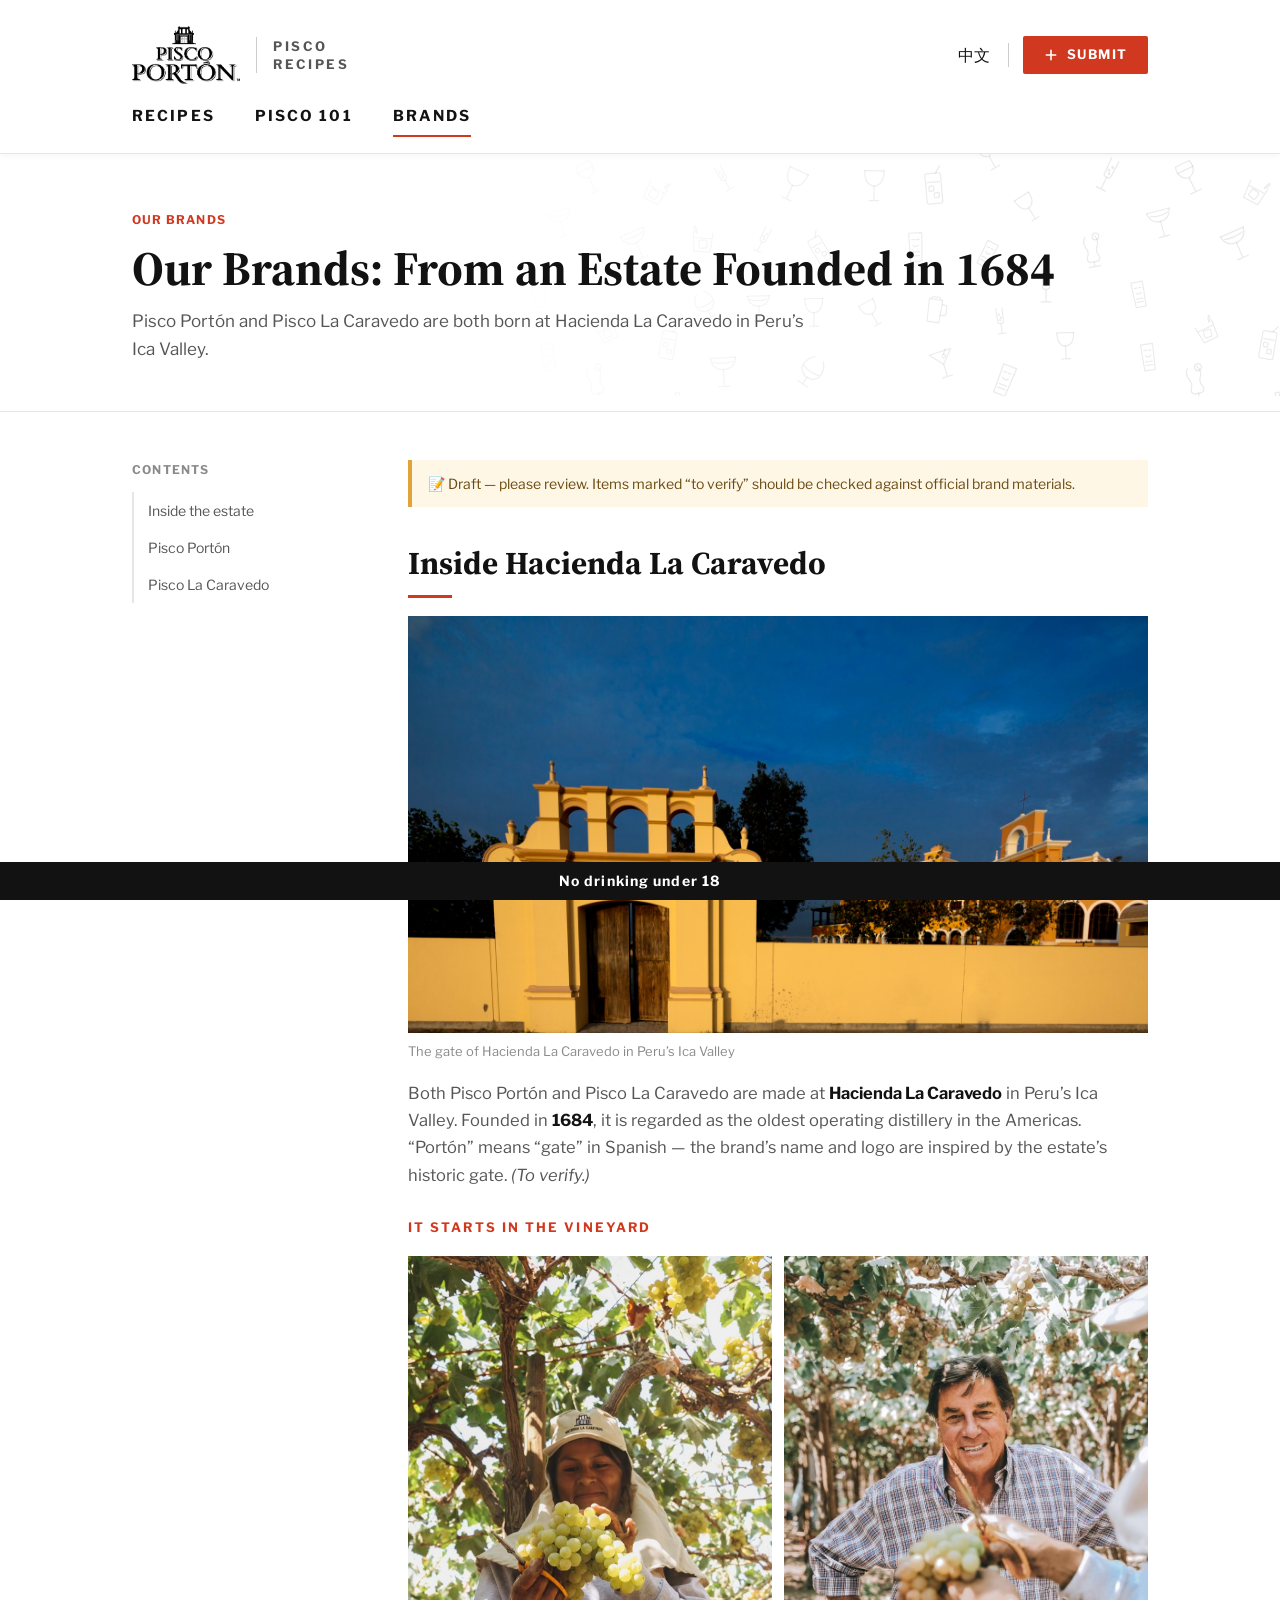
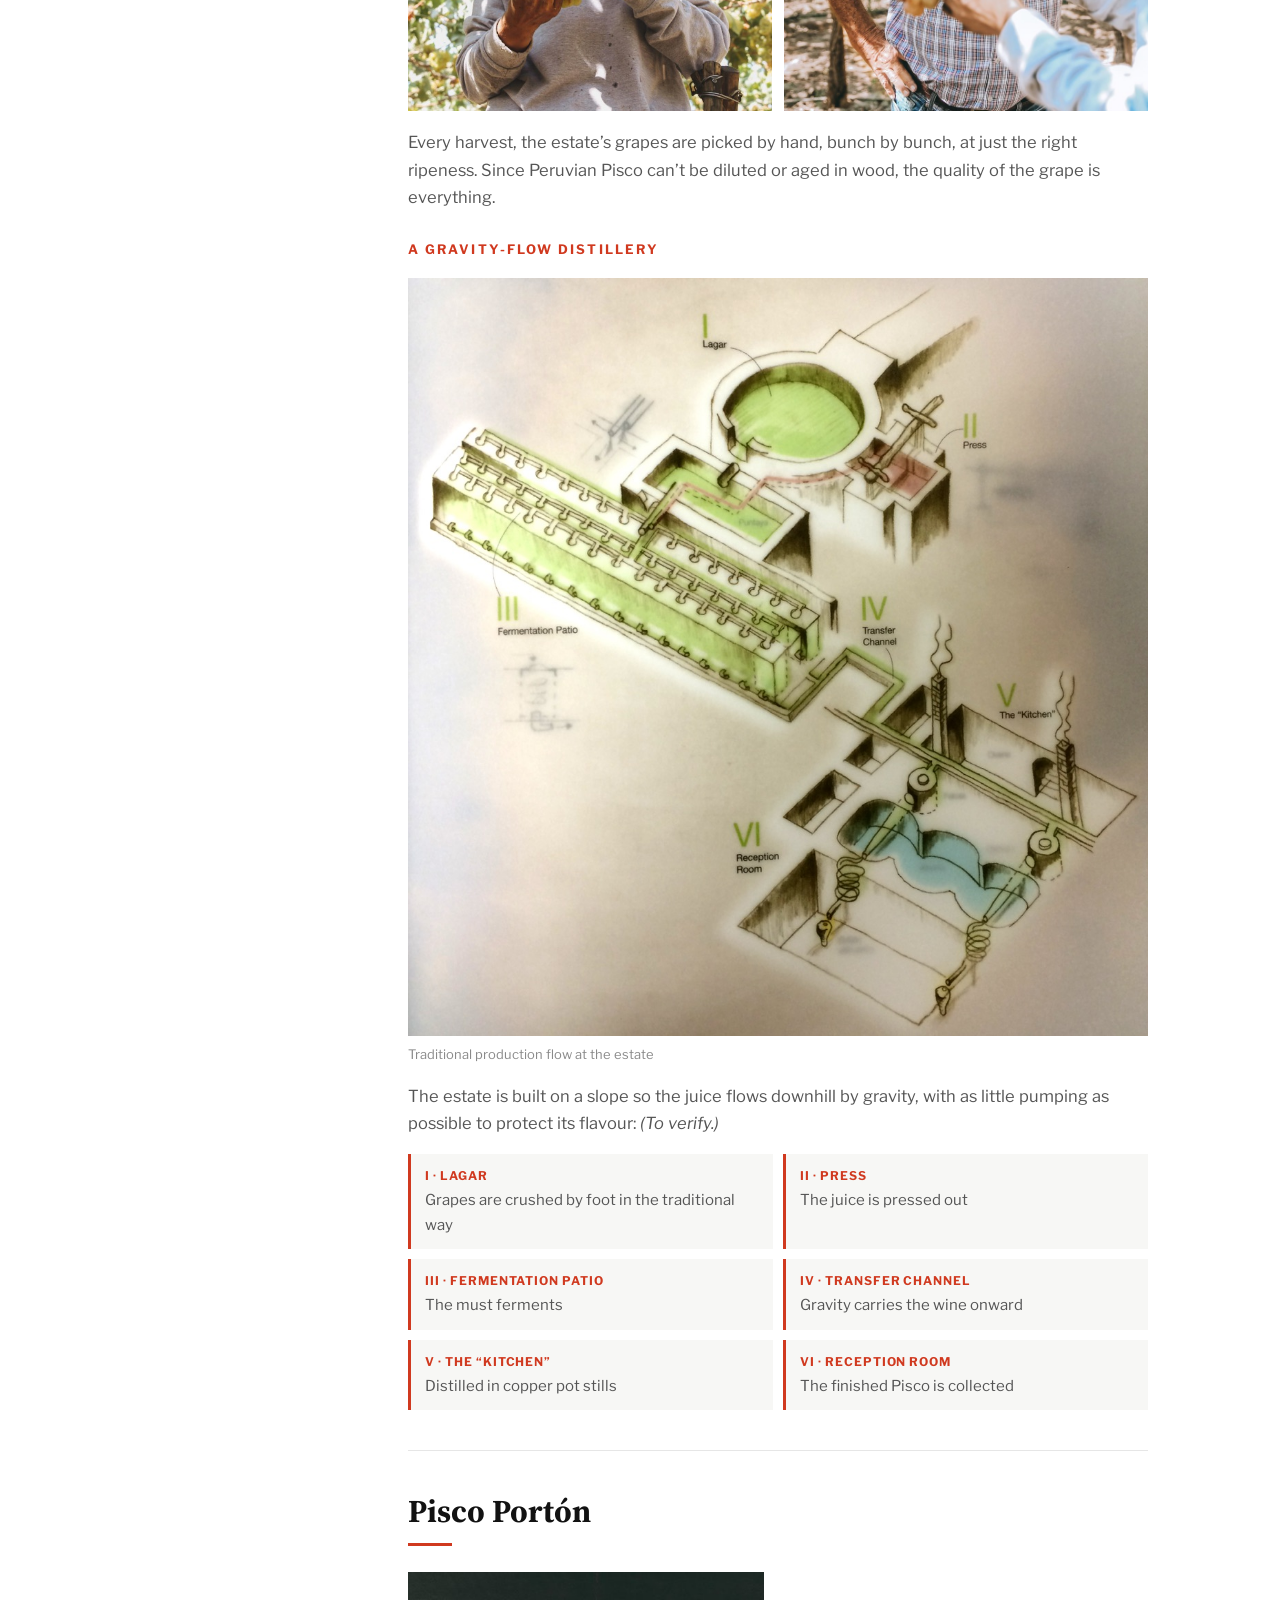
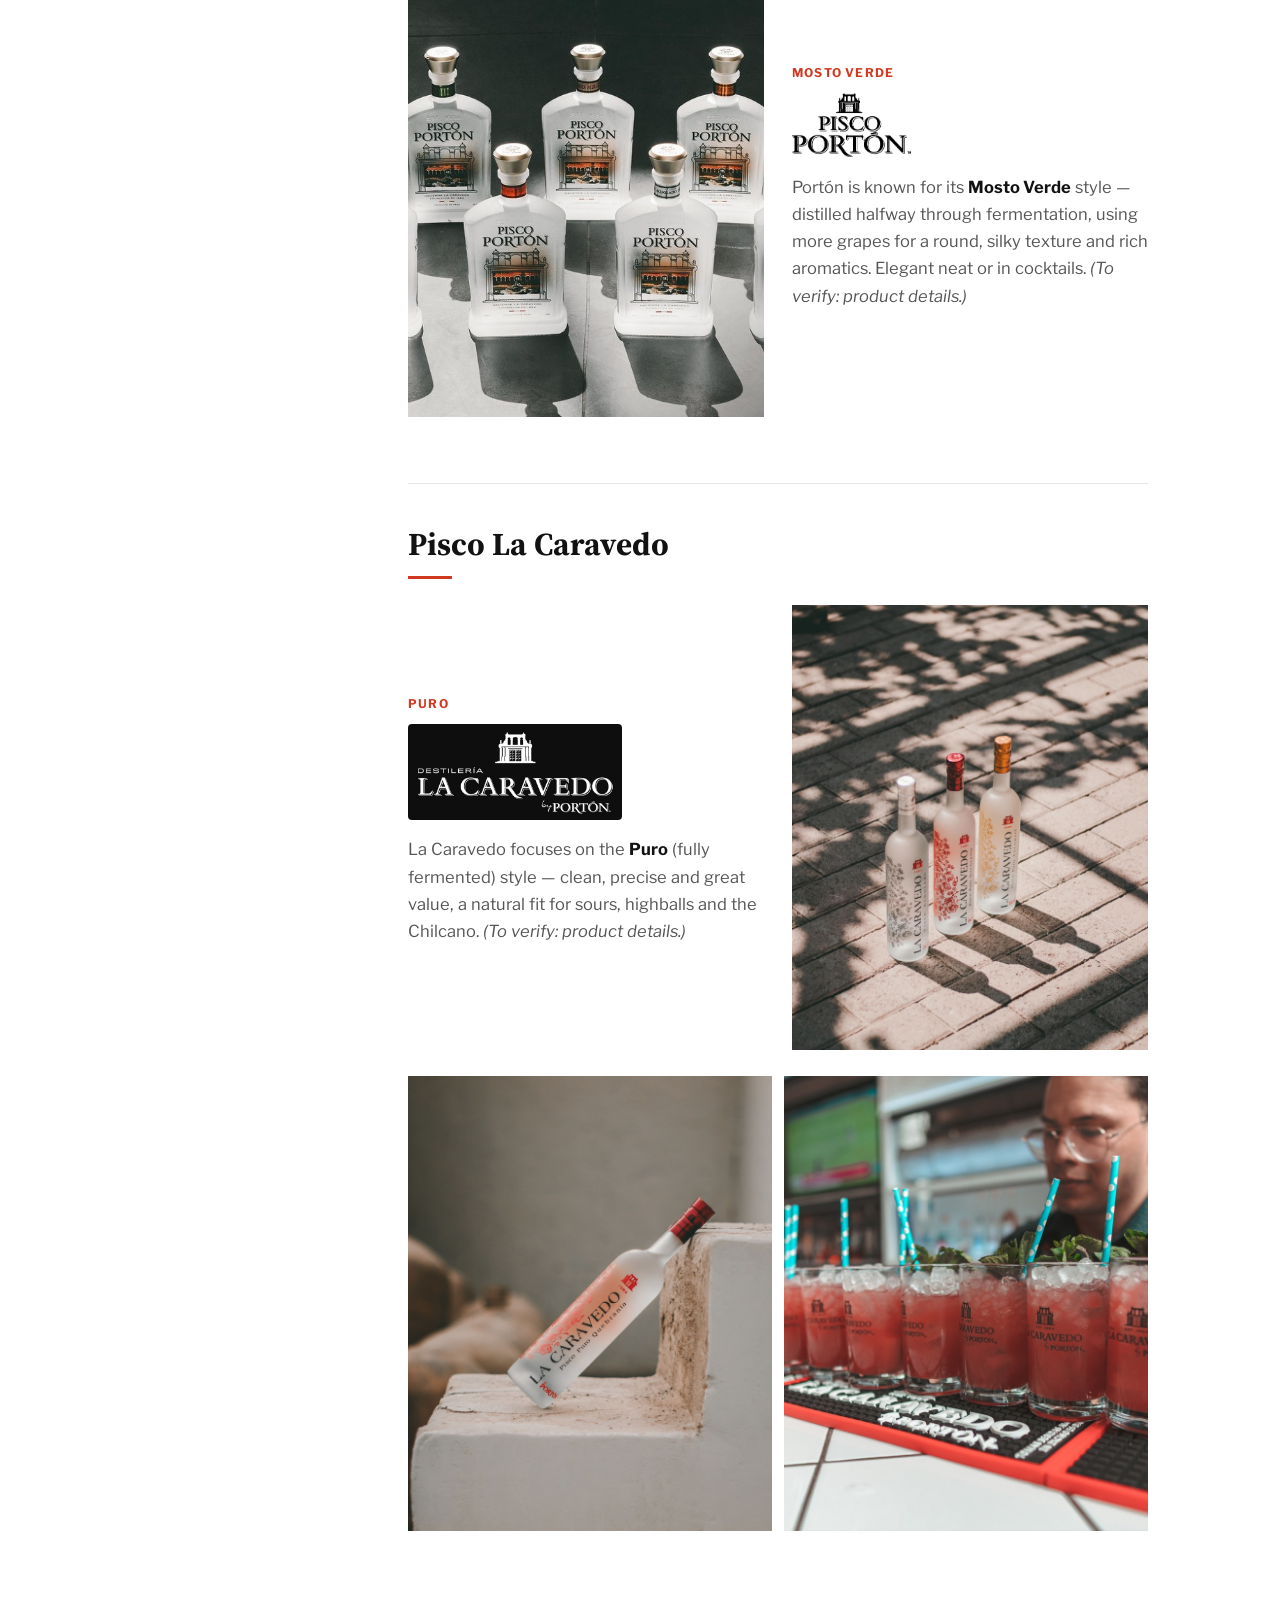
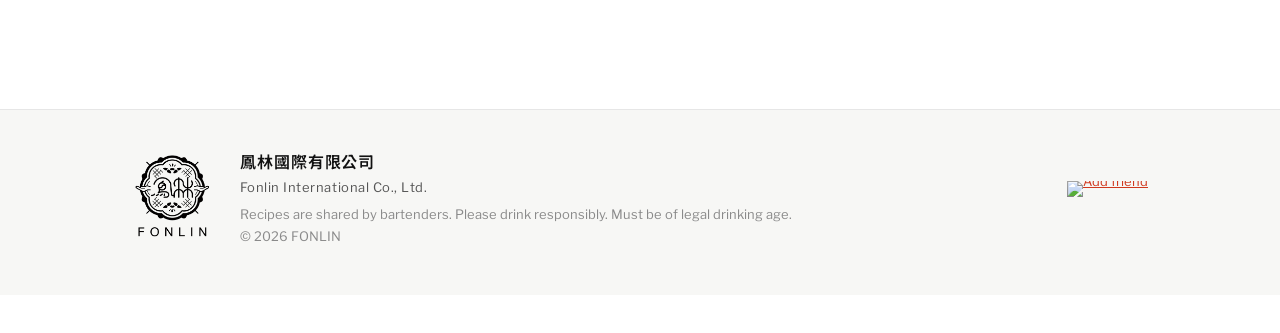
==== brands.html @ 231a53cc "品牌內容獨立成「品牌」分頁 - 新增 brands.html：酒莊故事、Pisco Portón、Pisco La Caravedo 三段，附目錄 - 三個頁面的導覽列都加上「品牌」（英文 Brand" ====
<!doctype html>
<html lang="zh-Hant">
<head>
  <meta charset="utf-8">
  <meta name="viewport" content="width=device-width, initial-scale=1, viewport-fit=cover">
  <title>品牌故事 | Our Brands</title>
  <meta name="description" content="Pisco Portón 與 Pisco La Caravedo 的品牌故事，以及 1684 年創立的 Hacienda La Caravedo 酒莊。">
  <meta name="theme-color" content="#ffffff">
  <link rel="icon" type="image/png" href="assets/img/porton-logo.png">
  <link rel="preconnect" href="https://fonts.googleapis.com">
  <link rel="preconnect" href="https://fonts.gstatic.com" crossorigin>
  <link href="https://fonts.googleapis.com/css2?family=Libre+Franklin:wght@400;500;600;700&family=Source+Serif+4:opsz,wght@8..60,600;8..60,700&family=Noto+Sans+TC:wght@300;400;500;700&display=swap" rel="stylesheet">
  <link rel="stylesheet" href="assets/css/style.css?v=45">
</head>
<body>
  <header class="site-header">
    <div class="container header-top">
      <a class="brand" href="index.html">
        <img class="logo" src="assets/img/porton-logo.png" alt="Pisco Portón">
        <span class="brand-text">Pisco<br>Recipes</span>
      </a>
      <div class="header-actions">
        <button type="button" class="lang-toggle" id="langToggle">EN</button>
        <span class="header-sep"></span>
        <a class="btn btn-primary" href="index.html#submit">
          <svg viewBox="0 0 24 24" fill="none" stroke="currentColor" stroke-width="2.4" stroke-linecap="round"><path d="M12 5v14M5 12h14"/></svg>
          <span data-i18n="submit">投稿酒譜</span>
        </a>
      </div>
    </div>
    <nav class="container main-nav">
      <a href="index.html" data-i18n="navRecipes">酒譜</a>
      <a href="learn.html" data-i18n="navLearn">Pisco 學堂</a>
      <a href="brands.html" class="active" data-i18n="navBrands">品牌</a>
    </nav>
  </header>

  <section class="learn-hero block-navy">
    <div class="container">
      <p class="eyebrow">Our Brands</p>
      <h1>
        <span class="lang-zh">品牌故事：<span style="display:inline-block">來自 1684 年的酒莊</span></span>
        <span class="lang-en">Our Brands: From an Estate Founded in 1684</span>
      </h1>
      <p class="sub">
        <span class="lang-zh">Pisco Portón 與 Pisco La Caravedo，都誕生於秘魯 Ica 山谷的 Hacienda La Caravedo。</span>
        <span class="lang-en">Pisco Portón and Pisco La Caravedo are both born at Hacienda La Caravedo in Peru’s Ica Valley.</span>
      </p>
    </div>
  </section>

  <div class="container learn-layout">
    <aside class="toc">
      <p class="kicker">Contents</p>
      <a href="#hacienda"><span class="lang-zh">走進 La Caravedo 酒莊</span><span class="lang-en">Inside the estate</span></a>
      <a href="#porton">Pisco Portón</a>
      <a href="#caravedo">Pisco La Caravedo</a>
    </aside>

    <article class="article">
      <div class="draft-note">
        <span class="lang-zh">📝 這是初稿，內容請你確認或修改。標示「待確認」的地方建議再對照品牌官方資料。</span>
        <span class="lang-en">📝 Draft — please review. Items marked “to verify” should be checked against official brand materials.</span>
      </div>

      <section id="hacienda">
        <h2><span class="lang-zh">走進 Hacienda La Caravedo 酒莊</span><span class="lang-en">Inside Hacienda La Caravedo</span></h2>
        <figure class="figure figure-wide">
          <img src="assets/img/brand/hacienda-gate.jpg" alt="Hacienda La Caravedo" loading="lazy">
          <figcaption><span class="lang-zh">Hacienda La Caravedo 酒莊大門，位於秘魯 Ica 山谷</span><span class="lang-en">The gate of Hacienda La Caravedo in Peru’s Ica Valley</span></figcaption>
        </figure>
        <p class="lang-zh">Pisco Portón 與 Pisco La Caravedo 都誕生於秘魯 Ica 山谷的 <strong>Hacienda La Caravedo</strong> 酒莊。酒莊創立於 <strong>1684 年</strong>，被認為是美洲至今仍在運作的最古老蒸餾廠。「Portón」在西班牙文是「大門」的意思，品牌名稱與 Logo 的靈感，正是來自酒莊這座歷史悠久的大門。<em>（待確認）</em></p>
        <p class="lang-en">Both Pisco Portón and Pisco La Caravedo are made at <strong>Hacienda La Caravedo</strong> in Peru’s Ica Valley. Founded in <strong>1684</strong>, it is regarded as the oldest operating distillery in the Americas. “Portón” means “gate” in Spanish — the brand’s name and logo are inspired by the estate’s historic gate. <em>(To verify.)</em></p>

        <h3><span class="lang-zh">從葡萄園開始</span><span class="lang-en">It starts in the vineyard</span></h3>
        <div class="photo-pair">
          <figure class="figure"><img src="assets/img/brand/harvest-picker.jpg" alt="" loading="lazy"></figure>
          <figure class="figure"><img src="assets/img/brand/harvest-vineyard.jpg" alt="" loading="lazy"></figure>
        </div>
        <p class="lang-zh">每年採收季，酒莊的葡萄以人工一串一串採摘，只挑選熟度剛好的果實。秘魯 Pisco 不能加水、不進木桶，所以葡萄本身的品質，就決定了一瓶 Pisco 的風味。</p>
        <p class="lang-en">Every harvest, the estate’s grapes are picked by hand, bunch by bunch, at just the right ripeness. Since Peruvian Pisco can’t be diluted or aged in wood, the quality of the grape is everything.</p>

        <h3><span class="lang-zh">利用高低差的重力式酒廠</span><span class="lang-en">A gravity-flow distillery</span></h3>
        <figure class="figure">
          <img src="assets/img/brand/distillery-diagram.jpg" alt="" loading="lazy">
          <figcaption><span class="lang-zh">酒莊傳統釀造流程示意圖</span><span class="lang-en">Traditional production flow at the estate</span></figcaption>
        </figure>
        <p class="lang-zh">酒莊依地形高低差設計，葡萄汁靠重力一路往下流動，盡量不用幫浦，減少對風味的干擾：<em>（待確認）</em></p>
        <p class="lang-en">The estate is built on a slope so the juice flows downhill by gravity, with as little pumping as possible to protect its flavour: <em>(To verify.)</em></p>
        <ol class="flow-steps">
          <li><b>I · Lagar</b><span class="lang-zh">葡萄踩踏池：以傳統方式踩碎葡萄</span><span class="lang-en">Grapes are crushed by foot in the traditional way</span></li>
          <li><b>II · Press</b><span class="lang-zh">壓榨：榨出葡萄汁</span><span class="lang-en">The juice is pressed out</span></li>
          <li><b>III · Fermentation Patio</b><span class="lang-zh">發酵區：葡萄汁在這裡發酵</span><span class="lang-en">The must ferments</span></li>
          <li><b>IV · Transfer Channel</b><span class="lang-zh">輸送渠道：利用高低差讓酒液自然流動</span><span class="lang-en">Gravity carries the wine onward</span></li>
          <li><b>V · The “Kitchen”</b><span class="lang-zh">蒸餾室：以銅製蒸餾器蒸餾</span><span class="lang-en">Distilled in copper pot stills</span></li>
          <li><b>VI · Reception Room</b><span class="lang-zh">接收室：收集蒸餾完成的 Pisco</span><span class="lang-en">The finished Pisco is collected</span></li>
        </ol>
      </section>

      <section id="porton">
        <h2>Pisco Portón</h2>
        <div class="brand-row">
          <figure class="figure brand-photo"><img src="assets/img/brand/porton-bottles.jpg" alt="Pisco Portón" loading="lazy"></figure>
          <div class="brand-copy">
            <span class="kicker">Mosto Verde</span>
            <img class="brand-logo" src="assets/img/porton-logo.png" alt="Pisco Portón">
            <p class="lang-zh">Portón 以 <strong>Mosto Verde（半發酵）</strong>風格聞名：葡萄汁發酵到一半就蒸餾，需要更多葡萄，換來圓潤絲滑的口感與豐富的花果香。不論純飲或調酒，都能展現 Pisco 細緻的一面。<em>（待確認：產品線與酒款說明）</em></p>
            <p class="lang-en">Portón is known for its <strong>Mosto Verde</strong> style — distilled halfway through fermentation, using more grapes for a round, silky texture and rich aromatics. Elegant neat or in cocktails. <em>(To verify: product details.)</em></p>
          </div>
        </div>
      </section>

      <section id="caravedo">
        <h2>Pisco La Caravedo</h2>
        <div class="brand-row reverse">
          <figure class="figure brand-photo"><img src="assets/img/brand/caravedo-bottles.jpg" alt="Pisco La Caravedo" loading="lazy"></figure>
          <div class="brand-copy">
            <span class="kicker">Puro</span>
            <img class="brand-logo brand-logo-dark" src="assets/img/brand/caravedo-logo.png" alt="Destilería La Caravedo by Portón">
            <p class="lang-zh">La Caravedo 以 <strong>Puro（完全發酵）</strong>風格為主，風味乾淨俐落、性價比高，是吧台上調製酸酒、高球與 Chilcano 的好夥伴。<em>（待確認：產品線與酒款說明）</em></p>
            <p class="lang-en">La Caravedo focuses on the <strong>Puro</strong> (fully fermented) style — clean, precise and great value, a natural fit for sours, highballs and the Chilcano. <em>(To verify: product details.)</em></p>
          </div>
        </div>

        <div class="photo-pair">
          <figure class="figure"><img src="assets/img/brand/caravedo-steps.jpg" alt="Pisco La Caravedo" loading="lazy"></figure>
          <figure class="figure"><img src="assets/img/brand/caravedo-bar.jpg" alt="La Caravedo cocktails" loading="lazy"></figure>
        </div>
      </section>

    </article>
  </div>

  <footer class="site-footer">
    <div class="container footer-inner">
      <img class="footer-logo" src="assets/img/fonlin-logo.png" alt="FONLIN 鳳林國際">
      <div class="footer-info">
        <p class="footer-company">鳳林國際有限公司</p>
        <p class="footer-company-en">Fonlin International Co., Ltd.</p>
        <p class="footer-note" data-i18n="footer"></p>
        <p class="footer-copy">© <span class="footer-year">2026</span> FONLIN</p>
      </div>
      <a class="footer-line" href="https://lin.ee/viC9kTW" target="_blank" rel="noopener">
        <img class="lang-zh" src="https://scdn.line-apps.com/n/line_add_friends/btn/zh-Hant.png" alt="加入好友" height="36">
        <img class="lang-en" src="https://scdn.line-apps.com/n/line_add_friends/btn/en.png" alt="Add friend" height="36">
      </a>
    </div>
  </footer>

  <div class="alcohol-warning" role="note" data-i18n="warning">未滿十八歲禁止飲酒</div>

  <script src="assets/js/common.js?v=45"></script>
  <script>
    applyStaticI18n();
    setupLangToggle();
  </script>
</body>
</html>
---- assets/css/style.css ----
/* =========================================================
   Pisco 酒譜平台 — 白底簡潔風格（參考 NYT Cooking）
   ========================================================= */
:root {
  --bg: #ffffff;
  --bg-2: #f7f7f5;
  --bg-3: #eeeeec;
  --surface: #ffffff;
  --line: #e6e6e6;
  --line-strong: #cccccc;
  --text: #121212;
  --text-2: #555555;
  --text-3: #8a8a8a;
  --accent: #d0391f;
  --accent-strong: #a92b15;
  --accent-soft: #fbe9e5;
  --navy: #121212;
  --heart: #e0446a;
  --ok: #1f8a5b;
  --danger: #c9363e;
  --radius: 4px;
  --radius-sm: 4px;
  --shadow: 0 18px 40px -22px rgba(0, 0, 0, 0.45);
  --font-sans: "Libre Franklin", "Noto Sans TC", "PingFang TC", "Microsoft JhengHei", system-ui, sans-serif;
  --font-serif: "Source Serif 4", "Noto Serif TC", "Songti TC", Georgia, serif;
  --font-caps: "Libre Franklin", "Noto Sans TC", system-ui, sans-serif;
  color-scheme: light;
}

*, *::before, *::after { box-sizing: border-box; }
html { -webkit-text-size-adjust: 100%; scroll-behavior: smooth; }
body {
  margin: 0; background: var(--bg); color: var(--text);
  font-family: var(--font-sans); font-size: 16px; line-height: 1.65;
  -webkit-font-smoothing: antialiased;
}
body.no-scroll { overflow: hidden; }
img { max-width: 100%; display: block; }
a { color: var(--accent); }
button, input, select, textarea { font: inherit; color: inherit; }
button { cursor: pointer; }
:focus-visible { outline: 2px solid var(--accent); outline-offset: 2px; }
[hidden] { display: none !important; }

.container { width: 100%; max-width: 1080px; margin: 0 auto; padding: 0 32px; }
@media (max-width: 640px) { .container { padding: 0 16px; } }

/* ---------- 語言切換（靜態文字） ---------- */
/* 中文介面：標題改用簡約黑體（Noto Sans TC），較細的字重＋寬一點的字距 */
html[lang="zh-Hant"] {
  --font-serif: "Noto Sans TC", "PingFang TC", "Microsoft JhengHei", system-ui, sans-serif;
}
html[lang="zh-Hant"] :is(h1, h2, h3, h4, .feature-title, .feature-item-title) {
  font-weight: 500; letter-spacing: .04em;
}
html[lang="zh-Hant"] :is(.intro h1, .learn-hero h1, .feature-title, .recipe-content h2) {
  font-weight: 500; letter-spacing: .06em;
}
html[lang="zh-Hant"] :is(.by, .card-meta, .recipe-by, .result-count) { font-weight: 300; }
html[lang="zh-Hant"] .intro p.sub, html[lang="zh-Hant"] .learn-hero .sub { font-weight: 300; }

html[lang="en"] .lang-zh { display: none !important; }
html:not([lang="en"]) .lang-en { display: none !important; }

/* 小標（全大寫、字距寬） */
.kicker, .eyebrow {
  font-family: var(--font-caps); font-size: 12px; font-weight: 700;
  letter-spacing: .1em; text-transform: uppercase; color: var(--accent);
  margin: 0;
}

/* ---------- 試看版提示條 ---------- */
.demo-bar {
  background: var(--bg-2); color: var(--text-2); border-bottom: 1px solid var(--line);
  font-size: 13px; text-align: center; padding: 8px 16px;
}

/* ---------- 頁首 ---------- */
.site-header { background: var(--bg); border-bottom: 1px solid var(--line); box-shadow: 0 2px 6px rgba(0,0,0,.04); }
.header-top { display: flex; align-items: center; gap: 20px; padding-top: 26px; padding-bottom: 14px; }
.brand { display: flex; align-items: center; gap: 16px; color: var(--text); text-decoration: none; flex-shrink: 0; }
.logo { height: 58px; width: auto; }
.brand-text {
  font-family: var(--font-caps); font-weight: 700; font-size: 13px; letter-spacing: .2em;
  color: var(--text-2); padding-left: 16px; border-left: 1px solid var(--line-strong);
  text-transform: uppercase; line-height: 1.4;
}
.header-actions { margin-left: auto; display: flex; align-items: center; gap: 14px; }
.lang-toggle {
  background: none; border: 0; padding: 6px 4px; font-family: var(--font-serif); font-size: 16px; color: var(--text);
}
.lang-toggle:hover { color: var(--accent); text-decoration: underline; }
.header-sep { width: 1px; height: 24px; background: var(--line-strong); }
.main-nav { display: flex; gap: 40px; padding-bottom: 16px; }
.main-nav a {
  font-family: var(--font-caps); font-weight: 700; font-size: 15px; letter-spacing: .14em;
  text-transform: uppercase; color: var(--text); text-decoration: none; padding: 6px 0;
  border-bottom: 2px solid transparent;
}
.main-nav a:hover { color: var(--accent); }
.main-nav a.active { border-bottom-color: var(--accent); }

@media (max-width: 760px) {
  .header-top { padding-top: 14px; padding-bottom: 8px; gap: 10px; }
  .logo { height: 40px; }
  .brand-text { display: none; }
  .header-actions { gap: 8px; }
  .header-sep { display: none; }
  .main-nav { gap: 24px; padding-bottom: 8px; }
  .main-nav a { font-size: 13px; }
}

/* ---------- 按鈕 ---------- */
.btn {
  display: inline-flex; align-items: center; justify-content: center; gap: 8px;
  border: 0; border-radius: 2px; padding: 11px 20px; text-decoration: none;
  font-family: var(--font-caps); font-weight: 700; font-size: 13px; letter-spacing: .12em;
  text-transform: uppercase; line-height: 1.2; transition: background .15s ease;
}
.btn svg { width: 16px; height: 16px; }
.btn-primary { background: var(--accent); color: #fff; }
.btn-primary:hover { background: var(--accent-strong); }
.btn-primary:disabled { opacity: .6; cursor: wait; }
.btn-ghost { background: #fff; color: var(--text); border: 1px solid var(--line-strong); }
.btn-ghost:hover { border-color: var(--text); }
@media (max-width: 420px) { .header-actions .btn { padding: 10px 12px; font-size: 12px; letter-spacing: .06em; } }

/* ---------- 標題區 ---------- */
.intro { padding-top: 40px; padding-bottom: 28px; }
.intro h1 {
  margin: 8px 0 6px; font-family: var(--font-serif); font-weight: 700;
  font-size: clamp(28px, 4.2vw, 44px); line-height: 1.2; text-wrap: balance;
}
.intro p.sub { margin: 0; color: var(--text-2); font-size: clamp(15px, 1.6vw, 17px); max-width: 40em; }
@media (max-width: 640px) { .intro { padding-top: 24px; padding-bottom: 18px; } }

/* ---------- 最新酒譜（四欄） ---------- */
.featured { background: var(--bg-2); padding: 36px 0 40px; }
.featured .list-head { margin-bottom: 16px; }
.featured-list { display: grid; grid-template-columns: repeat(4, minmax(0, 1fr)); gap: 24px; }
.feature-item { display: flex; flex-direction: column; gap: 12px; background: none; border: 0; padding: 0; text-align: left; }
.feature-thumb { display: block; aspect-ratio: 3 / 2; overflow: hidden; background: var(--bg-3); }
.feature-thumb img { width: 100%; height: 100%; object-fit: cover; transition: transform .4s ease; }
.feature-item:hover img { transform: scale(1.05); }
.feature-text { display: flex; flex-direction: column; gap: 4px; }
.feature-text .kicker { font-size: 11px; letter-spacing: .12em; }
.feature-item-title { font-family: var(--font-serif); font-size: 20px; font-weight: 600; line-height: 1.35; color: var(--text); }
.feature-item:hover .feature-item-title { text-decoration: underline; text-underline-offset: 3px; }
.by { font-family: var(--font-serif); color: var(--text-2); font-size: 15px; }
.feature-text .date { font-size: 13px; color: var(--text-3); }
@media (max-width: 860px) {
  .featured { padding: 24px 0 28px; }
  .featured-list { grid-template-columns: 1fr; gap: 16px; }
  .feature-item { flex-direction: row; gap: 14px; align-items: flex-start; }
  .feature-thumb { flex: 0 0 120px; }
  .feature-item-title { font-size: 17px; }
  .by { font-size: 14px; }
}

/* ---------- 所有酒譜：標題、搜尋、篩選 ---------- */
.recipes { padding-top: 48px; }
.section-head { display: flex; align-items: flex-end; justify-content: space-between; gap: 24px; flex-wrap: wrap; margin-bottom: 20px; }
.section-head h2 { font-family: var(--font-serif); font-size: clamp(26px, 3vw, 34px); margin: 6px 0 0; line-height: 1.2; }
.search {
  display: flex; align-items: center; gap: 10px; flex: 0 1 380px;
  border-bottom: 2px solid var(--text); padding: 4px 2px;
}
.search:focus-within { border-bottom-color: var(--accent); }
.search svg { width: 20px; height: 20px; color: var(--text); flex-shrink: 0; }
.search input { flex: 1; min-width: 0; border: 0; background: transparent; outline: none; padding: 8px 0; font-size: 16px; font-family: var(--font-serif); }
.search input::placeholder { color: var(--text-3); }
.search-top {
  margin-top: 22px; max-width: 640px; border: 1px solid var(--line-strong); border-radius: 999px;
  padding: 4px 20px; background: #fff;
}
.search-top:focus-within { border-color: var(--accent); box-shadow: 0 0 0 3px var(--accent-soft); }
.search-top input { padding: 11px 0; font-size: 17px; }
@media (max-width: 640px) { .recipes { padding-top: 32px; } .search-top { margin-top: 16px; } }

.filters { border-top: 1px solid var(--line); border-bottom: 1px solid var(--line); padding: 16px 0 6px; }
.filter-group { display: flex; align-items: center; gap: 16px; margin-bottom: 10px; }
.filter-label {
  flex-shrink: 0; width: 110px; font-family: var(--font-caps); font-size: 12px; font-weight: 700;
  letter-spacing: .14em; text-transform: uppercase; color: var(--text-3);
}
.chips { display: flex; gap: 8px; flex-wrap: wrap; }
.chip {
  border: 1px solid var(--line-strong); background: #fff; color: var(--text);
  border-radius: 999px; padding: 6px 15px; font-size: 14px; white-space: nowrap; transition: all .15s ease;
}
.chip:hover { border-color: var(--text); }
.chip[aria-pressed="true"] { background: var(--navy); color: #fff; border-color: var(--navy); }
.filter-meta { display: flex; align-items: center; gap: 16px; flex-wrap: wrap; padding: 10px 0 8px; }
.chip-fav { display: inline-flex; align-items: center; gap: 6px; }
.chip-fav svg { width: 15px; height: 15px; color: var(--heart); }
.chip-fav[aria-pressed="true"] { background: var(--heart); border-color: var(--heart); color: #fff; }
.chip-fav[aria-pressed="true"] svg { color: #fff; }
.result-count { color: var(--text-3); font-size: 14px; font-family: var(--font-serif); }
.link-btn { background: none; border: 0; color: var(--accent); font-size: 14px; padding: 4px; margin-left: auto; text-decoration: underline; }

@media (max-width: 640px) {
  .filter-group { flex-direction: column; align-items: flex-start; gap: 6px; }
  .filter-label { width: auto; }
  .chips { flex-wrap: nowrap; overflow-x: auto; width: calc(100% + 32px); margin: 0 -16px; padding: 2px 16px 6px; scrollbar-width: none; }
  .chips::-webkit-scrollbar { display: none; }
}

/* ---------- 酒譜卡片（雜誌風：沒有外框） ---------- */
/* 一排三張；平板兩張；手機兩張 */
.grid { display: grid; gap: 44px 36px; grid-template-columns: repeat(3, minmax(0, 1fr)); padding: 32px 0 80px; }
@media (max-width: 900px) { .grid { grid-template-columns: repeat(2, minmax(0, 1fr)); gap: 36px 24px; } }
@media (max-width: 640px) { .grid { gap: 28px 14px; padding-top: 20px; } }
.card { position: relative; cursor: pointer; display: flex; flex-direction: column; }
.card-media { position: relative; aspect-ratio: 4 / 3; background: var(--bg-3); overflow: hidden; }
.card-media img { width: 100%; height: 100%; object-fit: cover; transition: transform .5s ease; }
.card:hover .card-media img { transform: scale(1.04); }
.fav-btn {
  position: absolute; right: 10px; top: 10px; z-index: 2; width: 38px; height: 38px; border-radius: 50%;
  display: grid; place-items: center; background: rgba(255,255,255,.92); border: 0; color: var(--text);
  box-shadow: 0 2px 8px rgba(0,0,0,.18); transition: transform .15s ease;
}
.fav-btn svg { width: 19px; height: 19px; }
.fav-btn:hover { transform: scale(1.08); }
.fav-btn[aria-pressed="true"] { color: var(--heart); }
.fav-btn[aria-pressed="true"] svg { fill: currentColor; }
.fav-btn.pop { animation: pop .35s ease; }
@keyframes pop { 50% { transform: scale(1.3); } }
.card-body { padding: 14px 0 0; display: flex; flex-direction: column; gap: 4px; flex: 1; }
.card h3 { margin: 2px 0 0; font-family: var(--font-serif); font-size: 21px; font-weight: 700; line-height: 1.3; }
.card:hover h3 { text-decoration: underline; text-underline-offset: 3px; }
.card-meta { margin: 0; color: var(--text-2); font-size: 15px; font-family: var(--font-serif); }
.card-flavors { margin: 2px 0 0; font-size: 13px; color: var(--accent-strong); }
.card-foot { margin-top: 6px; display: flex; justify-content: space-between; gap: 8px; color: var(--text-3); font-size: 13px; }
.card-foot span { display: inline-flex; align-items: center; gap: 4px; }
.card-foot svg { width: 14px; height: 14px; }
@media (max-width: 640px) {
  .card-media { aspect-ratio: 1 / 1; }
  .card .kicker { font-size: 10px; letter-spacing: .1em; }
  .card h3 { font-size: 17px; }
  .card-meta { font-size: 13px; }
  .card-foot { font-size: 12px; flex-wrap: wrap; }
  .fav-btn { width: 34px; height: 34px; right: 8px; top: 8px; }
}
.empty { text-align: center; color: var(--text-2); padding: 60px 0 100px; font-family: var(--font-serif); }

/* ---------- 跳出視窗（共用） ---------- */
dialog { border: 0; padding: 0; background: transparent; color: var(--text); max-width: none; max-height: none; }
dialog::backdrop { background: rgba(0, 0, 0, .55); }
.modal-panel {
  position: relative; background: var(--bg); box-shadow: 0 30px 80px -20px rgba(0,0,0,.5);
  width: min(1000px, calc(100vw - 48px)); max-height: calc(100dvh - 48px); overflow: hidden; display: flex;
}
dialog[open] .modal-panel { animation: rise .25s ease; }
@keyframes rise { from { opacity: 0; transform: translateY(16px); } }
.modal-close {
  position: absolute; right: 14px; top: 14px; z-index: 5; width: 40px; height: 40px; border-radius: 50%;
  display: grid; place-items: center; background: rgba(255,255,255,.95); border: 1px solid var(--line); color: var(--text);
}
.modal-close svg { width: 20px; height: 20px; }

.recipe-panel .recipe-media { flex: 0 0 46%; background: var(--bg-3); }
.recipe-panel .recipe-media img { width: 100%; height: 100%; object-fit: cover; }
.recipe-content { flex: 1; overflow-y: auto; padding: 40px 40px 40px; }
.recipe-content h2 { font-family: var(--font-serif); font-size: 34px; line-height: 1.2; margin: 8px 48px 8px 0; }
.recipe-by { color: var(--text-2); margin: 0 0 14px; font-family: var(--font-serif); font-size: 17px; }
.recipe-by strong { color: var(--text); }
.recipe-stats { display: flex; flex-wrap: wrap; gap: 8px 16px; align-items: center; color: var(--text-3); font-size: 14px; margin-bottom: 24px; padding-bottom: 18px; border-bottom: 1px solid var(--line); }
.recipe-stats span { display: inline-flex; align-items: center; gap: 5px; white-space: nowrap; }
.recipe-stats .fav-inline { white-space: nowrap; flex-shrink: 0; }
.recipe-stats svg { width: 16px; height: 16px; }
.recipe-stats .fav-inline {
  margin-left: auto; display: inline-flex; align-items: center; gap: 6px; background: #fff;
  border: 1px solid var(--line-strong); border-radius: 999px; padding: 7px 16px; color: var(--text); font-size: 14px;
}
.recipe-stats .fav-inline[aria-pressed="true"] { color: var(--heart); border-color: var(--heart); }
.recipe-stats .fav-inline[aria-pressed="true"] svg { fill: currentColor; }
.card-tags { display: flex; gap: 6px; flex-wrap: wrap; }
.tag { font-size: 12px; padding: 3px 10px; border-radius: 999px; background: var(--accent-soft); color: var(--accent-strong); font-weight: 500; }
.facts { display: grid; grid-template-columns: repeat(2, 1fr); gap: 0; background: var(--bg-2); margin: 0 0 28px; }
.fact { padding: 12px 16px; }
.fact dt { font-family: var(--font-caps); font-size: 11px; font-weight: 700; letter-spacing: .14em; text-transform: uppercase; color: var(--text-3); }
.fact dd { margin: 2px 0 0; font-size: 15px; }
.recipe-section h4 { margin: 0 0 10px; font-family: var(--font-caps); font-size: 13px; letter-spacing: .16em; color: var(--accent); font-weight: 700; }
.recipe-section + .recipe-section { margin-top: 28px; }
.ingredients { list-style: none; padding: 0; margin: 0; }
.ingredients li { display: flex; justify-content: space-between; gap: 16px; padding: 10px 0; border-bottom: 1px solid var(--line); }
.ingredients li span:last-child { font-weight: 600; color: var(--accent-strong); white-space: nowrap; }
.method { margin: 0; padding: 0; list-style: none; counter-reset: step; }
.method li { counter-increment: step; position: relative; padding: 0 0 14px 40px; }
.method li::before {
  content: counter(step); position: absolute; left: 0; top: 0; width: 28px; height: 28px; border-radius: 50%;
  display: grid; place-items: center; background: var(--navy); color: #fff; font-size: 13px; font-weight: 600; font-family: var(--font-caps);
}
@media (max-width: 760px) {
  dialog { margin: 0; width: 100%; height: 100%; max-height: 100dvh; }
  .modal-panel { width: 100%; height: 100dvh; max-height: 100dvh; flex-direction: column; overflow-y: auto; }
  .recipe-panel .recipe-media { flex: none; aspect-ratio: 1 / 1; }
  .recipe-content { overflow: visible; padding: 22px 18px 40px; }
  .recipe-content h2 { font-size: 26px; margin-right: 0; }
  .recipe-stats { flex-wrap: wrap; }
}

/* ---------- 投稿表單 ---------- */
.submit-panel { flex-direction: column; width: min(760px, calc(100vw - 48px)); }
.submit-head { padding: 28px 32px 14px; border-bottom: 1px solid var(--line); }
.submit-head h2 { margin: 0; font-family: var(--font-serif); font-size: 28px; }
.submit-head p { margin: 4px 0 6px; color: var(--text-2); font-size: 14px; }
.submit-body { overflow-y: auto; padding: 22px 32px 8px; }
.submit-foot { padding: 14px 32px 20px; border-top: 1px solid var(--line); display: flex; gap: 12px; justify-content: flex-end; align-items: center; background: #fff; }
.form-section-title { font-family: var(--font-caps); font-size: 12px; letter-spacing: .16em; color: var(--accent); font-weight: 700; margin: 22px 0 10px; text-transform: uppercase; }
.form-section-title:first-child { margin-top: 0; }
.form-grid { display: grid; grid-template-columns: 1fr 1fr; gap: 14px 16px; }
.field { display: flex; flex-direction: column; gap: 6px; }
.field.full { grid-column: 1 / -1; }
.field > label, .field > .label { font-size: 14px; color: var(--text); font-weight: 500; }
.req { color: var(--heart); margin-left: 2px; }
.hint { font-size: 12.5px; color: var(--text-3); }
.type-lock { font-size: 12.5px; color: var(--accent); }
.input, .select, .textarea {
  width: 100%; background: #fff; border: 1px solid var(--line-strong); border-radius: var(--radius-sm);
  padding: 11px 13px; font-size: 16px; outline: none;
}
.input:focus, .select:focus, .textarea:focus { border-color: var(--accent); box-shadow: 0 0 0 3px var(--accent-soft); }
.select:disabled { background-color: var(--bg-2); color: var(--text-2); cursor: not-allowed; opacity: 1; }
.textarea { min-height: 120px; resize: vertical; }
.select {
  appearance: none; -webkit-appearance: none;
  background-image: url("data:image/svg+xml,%3Csvg xmlns='http://www.w3.org/2000/svg' width='12' height='8' fill='none' stroke='%23555555' stroke-width='1.6'%3E%3Cpath d='M1 1l5 5 5-5'/%3E%3C/svg%3E");
  background-repeat: no-repeat; background-position: right 14px center; padding-right: 36px;
}
.field.invalid .input, .field.invalid .select, .field.invalid .textarea, .field.invalid .photo-drop, .field.invalid .check-group { border-color: var(--danger); }
.err { color: var(--danger); font-size: 12.5px; display: none; }
.field.invalid .err { display: block; }
.photo-drop {
  position: relative; border: 1.5px dashed var(--line-strong); border-radius: var(--radius);
  min-height: 180px; display: grid; place-items: center; text-align: center; color: var(--text-2);
  background: var(--bg-2); overflow: hidden; cursor: pointer;
}
.photo-drop:hover { border-color: var(--accent); }
.photo-drop input { position: absolute; inset: 0; opacity: 0; cursor: pointer; }
.photo-drop svg { width: 34px; height: 34px; color: var(--accent); margin: 0 auto 6px; }
.photo-drop img { width: 100%; max-height: 320px; object-fit: contain; }
.photo-drop.has-img { min-height: 0; }
.check-group { display: flex; flex-wrap: wrap; gap: 8px; border: 1px solid transparent; border-radius: var(--radius-sm); }
.check-pill { position: relative; }
.check-pill input { position: absolute; opacity: 0; pointer-events: none; }
.check-pill span { display: inline-block; border: 1px solid var(--line-strong); border-radius: 999px; padding: 7px 14px; font-size: 14px; color: var(--text); background: #fff; cursor: pointer; user-select: none; }
.check-pill input:checked + span { background: var(--navy); color: #fff; border-color: var(--navy); }
.check-pill input:focus-visible + span { outline: 2px solid var(--accent); outline-offset: 2px; }
.ing-rows { display: flex; flex-direction: column; gap: 8px; }
.ing-row { display: grid; grid-template-columns: 1fr 140px 40px; gap: 8px; }
.ing-row .remove { border: 1px solid var(--line); background: #fff; border-radius: var(--radius-sm); color: var(--text-3); display: grid; place-items: center; }
.ing-row .remove:hover { color: var(--danger); border-color: var(--danger); }
.add-row { align-self: flex-start; margin-top: 4px; }
.consent { display: flex; gap: 12px; align-items: flex-start; padding: 14px; background: var(--bg-2); border: 1px solid var(--line); border-radius: var(--radius-sm); font-size: 14px; color: var(--text-2); cursor: pointer; }
.consent input { width: 20px; height: 20px; margin: 2px 0 0; accent-color: var(--navy); flex-shrink: 0; }
.hp { position: absolute !important; left: -9999px; width: 1px; height: 1px; overflow: hidden; }
.submit-done { text-align: center; padding: 56px 32px 48px; }
.submit-done .done-icon { width: 72px; height: 72px; border-radius: 50%; margin: 0 auto 18px; display: grid; place-items: center; background: #e2f4ea; color: var(--ok); }
.submit-done .done-icon svg { width: 36px; height: 36px; }
.submit-done h3 { font-family: var(--font-serif); font-size: 26px; margin: 0 0 8px; }
.submit-done p { color: var(--text-2); margin: 0 0 24px; }
@media (max-width: 760px) {
  .submit-panel { width: 100%; }
  .submit-head { padding: 20px 64px 10px 18px; }
  .submit-head h2 { font-size: 23px; }
  .submit-body { padding: 16px 18px 8px; overflow: visible; }
  .submit-foot { position: sticky; bottom: 0; padding: 12px 18px calc(12px + env(safe-area-inset-bottom)); }
  .submit-foot .btn { flex: 1; }
  .form-grid { grid-template-columns: 1fr; }
  .ing-row { grid-template-columns: 1fr 96px 40px; }
}

/* ---------- 提示訊息 ---------- */
.toast {
  position: fixed; left: 50%; bottom: 28px; transform: translateX(-50%) translateY(20px);
  background: var(--navy); color: #fff; padding: 10px 18px; border-radius: 999px; font-size: 14px; z-index: 200;
  opacity: 0; pointer-events: none; transition: all .25s ease; box-shadow: var(--shadow);
}
.toast.show { opacity: 1; transform: translateX(-50%) translateY(0); }

/* ---------- 頁尾（深藍） ---------- */
.site-footer { background: var(--bg-2); color: var(--text-3); border-top: 1px solid var(--line); padding: 40px 0 48px; font-size: 13px; }
.footer-inner { display: flex; align-items: center; gap: 28px; }
.footer-logo { height: 92px; width: auto; mix-blend-mode: multiply; flex-shrink: 0; }
.footer-info { flex: 1; min-width: 0; }
.footer-info p { margin: 0; }
.footer-company { font-size: 16px; font-weight: 600; color: var(--text); letter-spacing: .06em; }
.footer-company-en { font-family: var(--font-caps); font-size: 13px; color: var(--text-2); letter-spacing: .04em; margin-bottom: 6px !important; }
.footer-note, .footer-copy { font-size: 13px; color: var(--text-3); }
.footer-line { flex-shrink: 0; display: inline-block; line-height: 0; transition: opacity .15s ease; }
.footer-line:hover { opacity: .85; }
.footer-line img { height: 36px; width: auto; }
@media (max-width: 640px) {
  .footer-inner { flex-direction: column; text-align: center; gap: 16px; }
  .footer-logo { height: 80px; }
}

/* =========================================================
   Pisco 學堂頁
   ========================================================= */
.learn-hero { background: var(--bg-2); padding: 48px 0 40px; }
.learn-hero h1 { font-family: var(--font-serif); font-size: clamp(30px, 4.6vw, 48px); line-height: 1.2; margin: 10px 0 10px; text-wrap: balance; }
.learn-hero .sub { color: var(--text-2); margin: 0; max-width: 40em; font-size: 17px; }
.learn-layout { display: grid; grid-template-columns: 220px minmax(0, 1fr); gap: 56px; padding-top: 48px; padding-bottom: 80px; }
.toc { position: sticky; top: 24px; align-self: start; }
.toc .kicker { color: var(--text-3); margin-bottom: 12px; }
.toc a { display: block; color: var(--text-2); padding: 7px 0 7px 14px; border-left: 2px solid var(--line); font-size: 14px; text-decoration: none; }
.toc a:hover { color: var(--text); border-left-color: var(--accent); }
.article { max-width: 760px; }
.article section { scroll-margin-top: 20px; padding-bottom: 40px; margin-bottom: 40px; border-bottom: 1px solid var(--line); }
.article section:last-child { border-bottom: 0; }
.article h2 { font-family: var(--font-serif); font-size: 32px; margin: 0 0 16px; line-height: 1.25; }
.article h3 { font-family: var(--font-caps); font-size: 13px; font-weight: 700; letter-spacing: .16em; text-transform: uppercase; color: var(--accent); margin: 28px 0 4px; }
.article p, .article li { color: var(--text-2); font-size: 16.5px; }
.article strong { color: var(--text); }
.info-cards { display: grid; grid-template-columns: repeat(auto-fit, minmax(220px, 1fr)); gap: 16px; margin: 16px 0; }
.info-card { background: var(--bg-2); padding: 20px 22px; border-top: 3px solid var(--accent); }
.info-card h4 { margin: 4px 0 8px; font-family: var(--font-serif); font-size: 21px; color: var(--text); }
.info-card p { margin: 0; font-size: 15px; }
.table-wrap { overflow-x: auto; border: 1px solid var(--line); margin: 16px 0; }
.table { width: 100%; border-collapse: collapse; font-size: 15px; min-width: 520px; }
.table th, .table td { text-align: left; padding: 11px 14px; border-bottom: 1px solid var(--line); vertical-align: top; }
.table th { background: var(--navy); color: #fff; font-family: var(--font-caps); font-weight: 700; font-size: 12px; letter-spacing: .1em; text-transform: uppercase; }
.table td { color: var(--text-2); }
.table tr:nth-child(even) td { background: var(--bg-2); }
.table tr:last-child td { border-bottom: 0; }
.draft-note { background: #fff7e6; border-left: 4px solid #e0a43a; color: #6b4a10; padding: 12px 16px; font-size: 14px; margin-bottom: 36px; }
.spec-recipe { background: var(--bg-2); margin: 18px 0; display: grid; grid-template-columns: 240px minmax(0, 1fr); }
.spec-photo { width: 100%; height: 100%; min-height: 260px; object-fit: cover; background: var(--bg-3); }
.spec-body { padding: 22px 26px; }
.spec-body .kicker { display: block; margin-bottom: 4px; }
.spec-recipe h4 { margin: 0 0 8px; font-family: var(--font-serif); font-size: 22px; }
@media (max-width: 640px) {
  .spec-recipe { grid-template-columns: 1fr; }
  .spec-photo { min-height: 0; height: auto; aspect-ratio: 4 / 3; }
  .spec-body { padding: 18px 18px 20px; }
}
.spec-recipe ul { margin: 0; padding-left: 20px; }
@media (max-width: 860px) {
  .learn-layout { grid-template-columns: minmax(0, 1fr); gap: 0; padding-top: 28px; padding-bottom: 64px; }
  .toc { display: none; }
  .article h2 { font-size: 26px; }
}

/* =========================================================
   質感：色塊、調酒杯線條圖樣、顆粒感
   ========================================================= */
:root {
  --ice: #ffffff;
}

/* 標題區（首頁、學堂）：白底＋極淡的調酒杯線條 */
.block-navy {
  position: relative; isolation: isolate; overflow: hidden; color: var(--text);
  background: #fff; border-bottom: 1px solid var(--line);
}
.block-navy::before {
  content: ""; position: absolute; inset: -12% 0; z-index: -1;
  background: url("../img/glasses-gray.svg") 0 0 / 600px 600px repeat;
  -webkit-mask-image: linear-gradient(90deg, transparent 0%, transparent 38%, #000 75%);
  mask-image: linear-gradient(90deg, transparent 0%, transparent 38%, #000 75%);
  transform: translate3d(0, var(--py, 0px), 0);
  will-change: transform;
}
.block-navy .eyebrow { color: var(--accent); }
.block-navy h1 { color: var(--text); }
.block-navy .sub, .block-navy p.sub { color: var(--text-2); }
.search-top { color: var(--text); }

/* 最新酒譜：白底、上下細線 */
.block-ice { position: relative; background: #fff; border-bottom: 1px solid var(--line); }

/* 標題區間距 */
.intro.block-navy { max-width: none; padding: 56px 0 48px; }
.intro.block-navy > .container { position: relative; }
@media (max-width: 640px) {
  .intro.block-navy { padding: 36px 0 32px; }
  .block-navy::before { -webkit-mask-image: linear-gradient(180deg, transparent 10%, #000 90%); mask-image: linear-gradient(180deg, transparent 10%, #000 90%); opacity: .7; }
}
.learn-hero.block-navy { padding: 56px 0 48px; }

/* 區塊標題下的小色條 */
.section-head h2::after, .article h2::after {
  content: ""; display: block; width: 44px; height: 3px; margin-top: 12px;
  background: var(--accent);
  transform-origin: left; transition: transform .8s cubic-bezier(.2,.7,.2,1) .2s;
}
.js-motion .reveal:not(.in) h2::after, .js-motion .section-head:not(.in) h2::after { transform: scaleX(0); }

/* 卡片微質感 */
.card-media::after {
  content: ""; position: absolute; inset: 0; pointer-events: none;
  background: linear-gradient(180deg, transparent 60%, rgba(0,0,0,.18));
}
.info-card, .spec-recipe, .facts { position: relative; }

/* =========================================================
   捲動效果
   ========================================================= */
/* 淡入上移（只在 JS 啟動後才隱藏，確保沒有 JS 也看得到內容） */
.js-motion .reveal {
  opacity: 0; transform: translate3d(0, 28px, 0);
  transition: opacity .8s ease, transform .9s cubic-bezier(.2,.7,.2,1);
  transition-delay: var(--d, 0ms);
}
.js-motion .reveal.in { opacity: 1; transform: none; }

/* 照片由下往上揭開 */
.js-motion .reveal-photo .spec-photo, .js-motion .reveal-photo .feature-thumb {
  clip-path: inset(100% 0 0 0);
  transition: clip-path 1.1s cubic-bezier(.6,.05,.2,1) calc(var(--d, 0ms) + 100ms);
}
.js-motion .reveal-photo.in .spec-photo, .js-motion .reveal-photo.in .feature-thumb { clip-path: inset(0 0 0 0); }

/* 頁首：往下捲時上半部捲走，只留導覽列黏在頂端（高度不變，不會跳動） */
.site-header { position: sticky; top: calc(-1 * var(--top-h, 0px)); z-index: 60; transition: box-shadow .3s ease; }
.site-header.compact { box-shadow: 0 8px 24px -16px rgba(0,0,0,.5); }
.main-nav { align-items: center; }
.nav-mini { display: none; align-items: center; }
.nav-mini-logo { order: -1; margin-right: -12px; }
.nav-mini-logo img { height: 30px; width: auto; }
.nav-mini-submit { margin-left: auto; gap: 6px; }
/* 黏住導覽列裡的搜尋 */
.mini-search { display: flex; align-items: center; gap: 4px; }
.mini-search-btn {
  width: 36px; height: 36px; border-radius: 50%; border: 0; background: none; color: var(--text);
  display: grid; place-items: center; flex-shrink: 0;
}
.mini-search-btn:hover { color: var(--accent); }
.mini-search-btn svg { width: 20px; height: 20px; }
.mini-search-input {
  width: 0; opacity: 0; padding: 7px 0; border: 1px solid transparent; border-radius: 999px;
  background: #fff; font-size: 15px; outline: none; transition: width .3s ease, opacity .2s ease, padding .3s ease;
}
.site-header.searching .mini-search-input { width: 240px; opacity: 1; padding: 7px 14px; border-color: var(--line-strong); }
.site-header.searching .mini-search-input:focus { border-color: var(--accent); }
.main-nav a, .nav-mini-submit .btn { white-space: nowrap; }
@media (max-width: 760px) {
  /* 手機上導覽列黏住時：縮小間距、按鈕只留文字，讓一行放得下 */
  .site-header.compact .main-nav { gap: 14px; }
  .site-header.compact .main-nav a { font-size: 12px; letter-spacing: .08em; }
  .site-header.compact .nav-mini-submit .btn svg { display: none; }
  .site-header.compact .nav-mini-submit { gap: 2px; }
  .mini-search-btn { width: 32px; height: 32px; }
}
@media (max-width: 760px) {
  /* 手機上展開搜尋時，暫時把導覽文字和 Logo 收起來，讓搜尋欄夠寬 */
  .site-header.searching .main-nav > a, .site-header.searching .nav-mini-submit .btn { display: none; }
  .site-header.searching .nav-mini-submit { flex: 1; margin-left: 0; }
  .site-header.searching .mini-search { flex: 1; }
  .site-header.searching .mini-search-input { width: auto; flex: 1; min-width: 0; }
}
.main-nav .nav-mini-submit .btn { color: #fff; border-bottom: 0; letter-spacing: .1em; }
.main-nav .nav-mini-submit .btn:hover { color: #fff; }
.main-nav a.nav-mini-logo { padding: 0; border-bottom: 0; }
/* 學堂頁：目錄與段落定位要避開黏住的導覽列 */
.toc { top: 84px; }
.article section { scroll-margin-top: 80px; }
.nav-mini-submit .btn { padding: 8px 14px; font-size: 12px; }
.site-header.compact .nav-mini { display: flex; animation: navMiniIn .3s ease both; }
@keyframes navMiniIn { from { opacity: 0; transform: translateY(-4px); } }
@media (max-width: 760px) { .nav-mini-logo img { height: 24px; } .nav-mini-submit .btn { padding: 7px 10px; letter-spacing: .04em; } }

/* 頂端閱讀進度條 */
.scroll-progress {
  position: fixed; left: 0; top: 0; z-index: 70; height: 3px; width: 100%;
  background: var(--accent);
  transform-origin: left; transform: scaleX(0); pointer-events: none;
}

/* 回到頂端 */
.to-top {
  position: fixed; right: 20px; bottom: 24px; z-index: 55; width: 46px; height: 46px; border-radius: 50%;
  border: 0; background: var(--navy); color: #fff; display: grid; place-items: center;
  box-shadow: 0 10px 24px -10px rgba(0,0,0,.6);
  opacity: 0; transform: translateY(12px); pointer-events: none; transition: all .3s ease;
}
.to-top.show { opacity: 1; transform: none; pointer-events: auto; }
.to-top:hover { background: var(--accent-strong); }
.to-top svg { width: 20px; height: 20px; }

/* 系統設定「減少動態效果」的使用者：關掉所有動畫 */
@media (prefers-reduced-motion: reduce) {
  .js-motion .reveal, .js-motion .reveal-photo .spec-photo, .js-motion .reveal-photo .feature-thumb {
    opacity: 1 !important; transform: none !important; clip-path: none !important; transition: none !important;
  }
  .block-navy::before { transform: none !important; }
  html { scroll-behavior: auto; }
}

/* =========================================================
   酒類警語：固定在畫面最下方（依菸酒管理法規定標示）
   ========================================================= */
:root { --warn-h: 38px; }
.alcohol-warning {
  position: fixed; left: 0; right: 0; bottom: 0; z-index: 65;
  min-height: var(--warn-h); padding: 9px 16px calc(9px + env(safe-area-inset-bottom));
  background: var(--navy); color: #fff; text-align: center;
  font-size: 14px; font-weight: 700; letter-spacing: .08em; line-height: 1.4;
}
body { padding-bottom: calc(var(--warn-h) + env(safe-area-inset-bottom)); }
.to-top { bottom: calc(var(--warn-h) + 20px + env(safe-area-inset-bottom)); }
.toast { bottom: calc(var(--warn-h) + 24px + env(safe-area-inset-bottom)); }
/* 每一句警語保持在同一行，不從中間斷開 */
.modal-warning span { display: inline-block; margin: 0 .5em; }
.modal-warning {
  margin: 28px 0 0; padding: 12px 14px; background: var(--navy); color: #fff;
  font-size: 13px; font-weight: 700; letter-spacing: .06em; text-align: center; border-radius: var(--radius-sm);
}
@media (max-width: 640px) {
  :root { --warn-h: 34px; }
  .alcohol-warning { font-size: 12px; letter-spacing: .02em; padding-top: 8px; padding-bottom: calc(8px + env(safe-area-inset-bottom)); }
}

/* 調酒師「By 名字」：用小標的字體，一般粗細，顏色維持原本 */
.by-name { font-family: var(--font-caps); font-weight: 400; letter-spacing: .04em; }
.recipe-by .by-name { color: var(--text-2); }

/* By／From 一般粗細，調酒師與店家名稱粗體 */
.card-meta strong, .by strong, .recipe-by strong { font-weight: 700; }

/* 酒譜視窗裡的調酒師、店家名稱：柔和一點（中等粗細、深灰色） */
.recipe-by { font-size: 16px; }
.recipe-by strong { font-weight: 500; color: var(--text-2); }

/* =========================================================
   目前篩選條件列：往下捲時固定在導覽列下方
   ========================================================= */
.active-filters {
  position: fixed; left: 0; right: 0; top: 0; z-index: 58;
  background: rgba(255, 255, 255, .97); border-bottom: 1px solid var(--line);
  box-shadow: 0 8px 18px -14px rgba(0, 0, 0, .35);
  transform: translateY(-8px); opacity: 0; visibility: hidden; pointer-events: none;
  transition: opacity .2s ease, transform .2s ease, visibility .2s;
}
.active-filters.show { transform: none; opacity: 1; visibility: visible; pointer-events: auto; }
.af-inner { display: flex; align-items: center; gap: 12px; padding-top: 8px; padding-bottom: 8px; }
.af-label {
  flex-shrink: 0; display: inline-flex; align-items: center; gap: 3px; border: 0; background: none; padding: 4px 0; font-family: var(--font-caps); font-size: 12px; font-weight: 700;
  letter-spacing: .1em; text-transform: uppercase; color: var(--accent);
}
.af-chips { flex: 1; min-width: 0; display: flex; gap: 6px; overflow-x: auto; scrollbar-width: none; }
.af-chips::-webkit-scrollbar { display: none; }
.af-chip {
  flex-shrink: 0; display: inline-flex; align-items: center;
  border-radius: 999px; background: var(--navy); color: #fff; font-size: 13px; white-space: nowrap;
}
.af-chip-label { border: 0; background: none; color: inherit; padding: 5px 4px 5px 13px; font-size: inherit; }
.af-chip-x {
  border: 0; background: none; color: inherit; padding: 5px 10px 5px 4px; display: grid; place-items: center; opacity: .75;
}
.af-chip-x:hover { opacity: 1; }
.af-chip-x svg { width: 13px; height: 13px; }
.af-clear {
  flex-shrink: 0; width: 34px; height: 34px; border-radius: 50%;
  border: 1px solid var(--line-strong); background: #fff; color: var(--text);
  display: grid; place-items: center;
}
.af-clear:hover { border-color: var(--accent); color: var(--accent); }
.af-clear svg { width: 16px; height: 16px; }
@media (max-width: 640px) {
  .af-inner { gap: 8px; }
  .af-label { font-size: 11px; letter-spacing: .04em; }
  .af-chip { font-size: 12px; }
  .af-chip-label { padding: 4px 3px 4px 11px; }
  .af-chip-x { padding: 4px 9px 4px 3px; }
}

.af-label svg { width: 14px; height: 14px; transition: transform .2s ease; }
.active-filters.panel-open .af-label svg { transform: rotate(180deg); }
/* 調整條件面板 */
.af-panel { border-top: 1px solid var(--line); background: #fff; max-height: 70vh; overflow-y: auto; }
.af-panel .container { padding-top: 14px; padding-bottom: 14px; }
.af-group { display: flex; align-items: center; gap: 16px; margin-bottom: 10px; }
.af-panel-foot { display: flex; align-items: center; justify-content: space-between; gap: 12px; padding-top: 10px; border-top: 1px solid var(--line); }
.af-panel-foot .btn { padding: 9px 22px; }
@media (max-width: 640px) {
  .af-group { flex-direction: column; align-items: flex-start; gap: 6px; }
  .af-panel .chips { flex-wrap: wrap; width: auto; margin: 0; padding: 0; overflow: visible; }
}

/* 沒有篩選條件時的提示 */
.af-empty {
  flex-shrink: 0; border: 1px dashed var(--line-strong); background: none; color: var(--text-2);
  border-radius: 999px; padding: 5px 14px; font-size: 13px; white-space: nowrap;
}
.af-empty:hover { border-color: var(--accent); color: var(--accent); }

/* 酒譜視窗裡的警語：黏在視窗最下方，捲動時一直看得到（手機全螢幕時也一樣） */
.modal-warning {
  position: sticky; bottom: 0; z-index: 3;
  margin: 28px -40px -40px; border-radius: 0; padding: 10px 16px calc(10px + env(safe-area-inset-bottom));
}
@media (max-width: 760px) {
  .modal-warning { margin: 28px -18px -40px; font-size: 12px; }
}
@media (min-width: 761px) {
  /* 電腦版：內容區本身會捲動，拿掉底部留白讓警語貼齊視窗底邊 */
  .recipe-content { padding-bottom: 0; }
  .modal-warning { margin-bottom: 0; }
}

/* =========================================================
   分享
   ========================================================= */
.share-btn svg { width: 18px; height: 18px; }
.share-inline svg { width: 16px; height: 16px; }
.share-panel {
  flex-direction: column; width: min(460px, calc(100vw - 32px)); padding: 26px 26px 24px; border-radius: 12px;
}
.share-title { font-family: var(--font-serif); font-size: 22px; margin: 4px 40px 18px 0; line-height: 1.3; }
.share-grid { display: grid; grid-template-columns: repeat(4, 1fr); gap: 16px 8px; margin-bottom: 20px; }
.share-item {
  display: flex; flex-direction: column; align-items: center; gap: 6px; text-decoration: none;
  color: var(--text-2); font-size: 12px; background: none; border: 0; padding: 0; text-align: center;
}
.share-item:hover { color: var(--text); text-decoration: none; }
.share-icon {
  width: 52px; height: 52px; border-radius: 50%; display: grid; place-items: center; color: #fff;
  transition: transform .15s ease;
}
.share-item:hover .share-icon { transform: translateY(-2px); }
.share-icon svg { width: 26px; height: 26px; }
.share-icon b { font-family: var(--font-caps); font-size: 12px; letter-spacing: .02em; color: #fff; }
.share-copy { display: flex; gap: 8px; }
.share-copy .input { flex: 1; min-width: 0; font-size: 13px; padding: 9px 12px; color: var(--text-2); }
.share-copy .btn { flex-shrink: 0; }
/* 手機上分享選單從下方滑出，不佔滿整個畫面 */
@media (max-width: 760px) {
  #shareModal { inset: auto 0 0 0; width: 100%; height: fit-content; margin: 0; max-height: none; }
  #shareModal .share-panel {
    width: 100%; height: auto; max-height: 90dvh; border-radius: 16px 16px 0 0;
    padding: 22px 18px calc(22px + env(safe-area-inset-bottom));
  }
  .share-grid { gap: 14px 4px; }
  .share-icon { width: 48px; height: 48px; }
}

/* =========================================================
   學堂頁：品牌與酒莊圖片
   ========================================================= */
.figure { margin: 18px 0; }
.figure img { width: 100%; height: auto; display: block; background: var(--bg-3); }
.figure figcaption { margin-top: 8px; font-size: 13px; color: var(--text-3); }
.figure-wide img { aspect-ratio: 16 / 9; object-fit: cover; }
.photo-pair { display: grid; grid-template-columns: 1fr 1fr; gap: 12px; margin: 18px 0; }
.photo-pair .figure { margin: 0; }
.photo-pair img { aspect-ratio: 4 / 5; object-fit: cover; }
.flow-steps { list-style: none; padding: 0; margin: 16px 0 0; display: grid; grid-template-columns: repeat(2, 1fr); gap: 10px; }
.flow-steps li { background: var(--bg-2); padding: 12px 14px; border-left: 3px solid var(--accent); display: flex; flex-direction: column; gap: 2px; font-size: 15px; }
.flow-steps b { font-family: var(--font-caps); font-size: 12px; letter-spacing: .08em; color: var(--accent); text-transform: uppercase; }
.brand-row { display: grid; grid-template-columns: 1fr 1fr; gap: 28px; align-items: center; margin: 26px 0; }
.brand-row.reverse .brand-photo { order: 2; }
.brand-row .figure { margin: 0; }
.brand-photo img { aspect-ratio: 4 / 5; object-fit: cover; }
.brand-copy .kicker { display: block; margin-bottom: 10px; }
.brand-logo { height: 64px; width: auto; margin-bottom: 14px; }
.brand-logo-dark { height: 96px; border-radius: 4px; }
.spec-photo-contain { object-fit: contain !important; background: #fff !important; }
.spec-note { font-family: var(--font-caps); font-size: 12px; font-weight: 700; letter-spacing: .08em; color: var(--accent); margin: 0 0 6px; text-transform: uppercase; }
@media (max-width: 640px) {
  .photo-pair { gap: 8px; }
  .flow-steps { grid-template-columns: 1fr; }
  .brand-row { grid-template-columns: 1fr; gap: 16px; }
  .brand-row.reverse .brand-photo { order: 0; }
  .brand-photo img { aspect-ratio: 4 / 3; }
}

/* 學堂頁：前往品牌頁的連結區塊 */
.brand-cta {
  display: grid; grid-template-columns: 220px 1fr; align-items: center; gap: 22px;
  background: var(--bg-2); text-decoration: none; color: var(--text); overflow: hidden;
}
.brand-cta img { width: 100%; height: 100%; min-height: 150px; object-fit: cover; }
.brand-cta-text { display: flex; flex-direction: column; gap: 6px; padding: 18px 20px 18px 0; color: var(--text-2); font-size: 15px; }
.brand-cta-text strong { font-size: 20px; color: var(--text); font-weight: 600; }
.brand-cta:hover strong { text-decoration: underline; text-underline-offset: 3px; }
@media (max-width: 640px) {
  .brand-cta { grid-template-columns: 1fr; gap: 0; }
  .brand-cta img { aspect-ratio: 16 / 9; min-height: 0; }
  .brand-cta-text { padding: 16px 18px; }
}
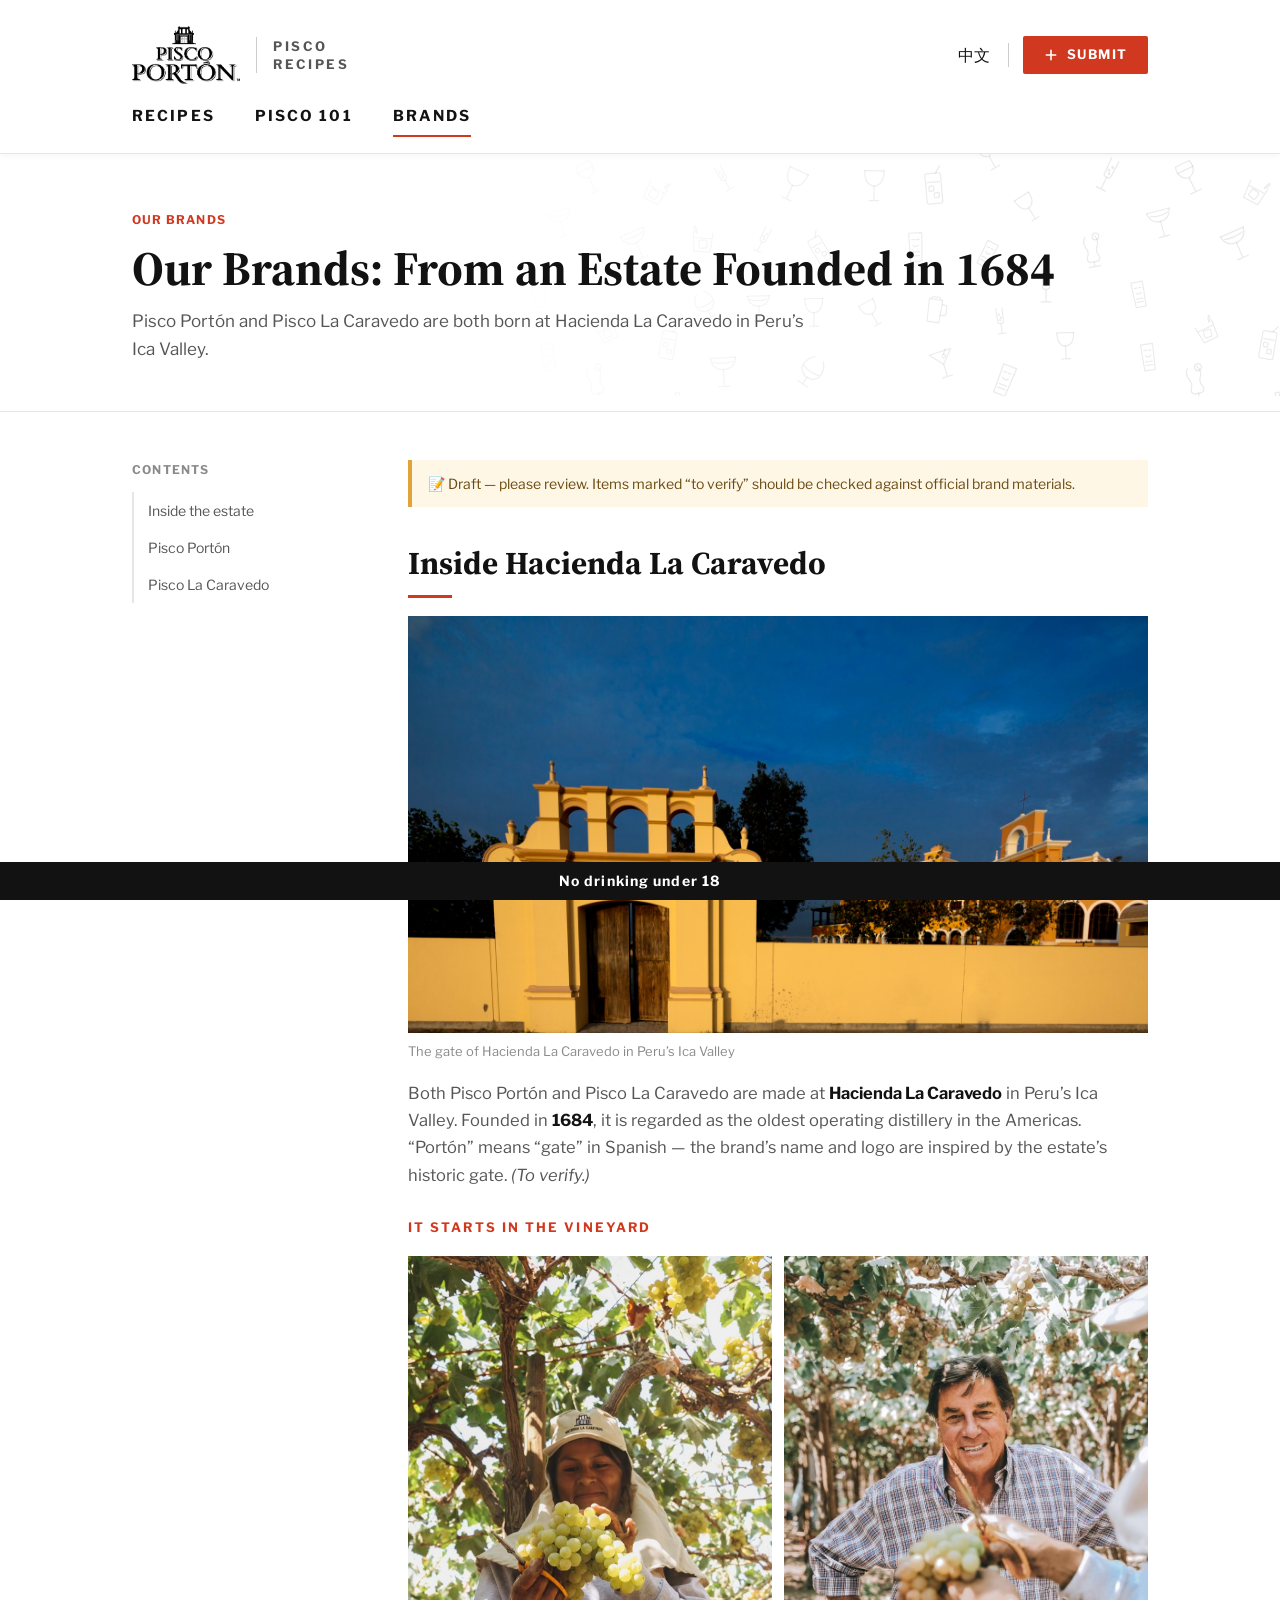
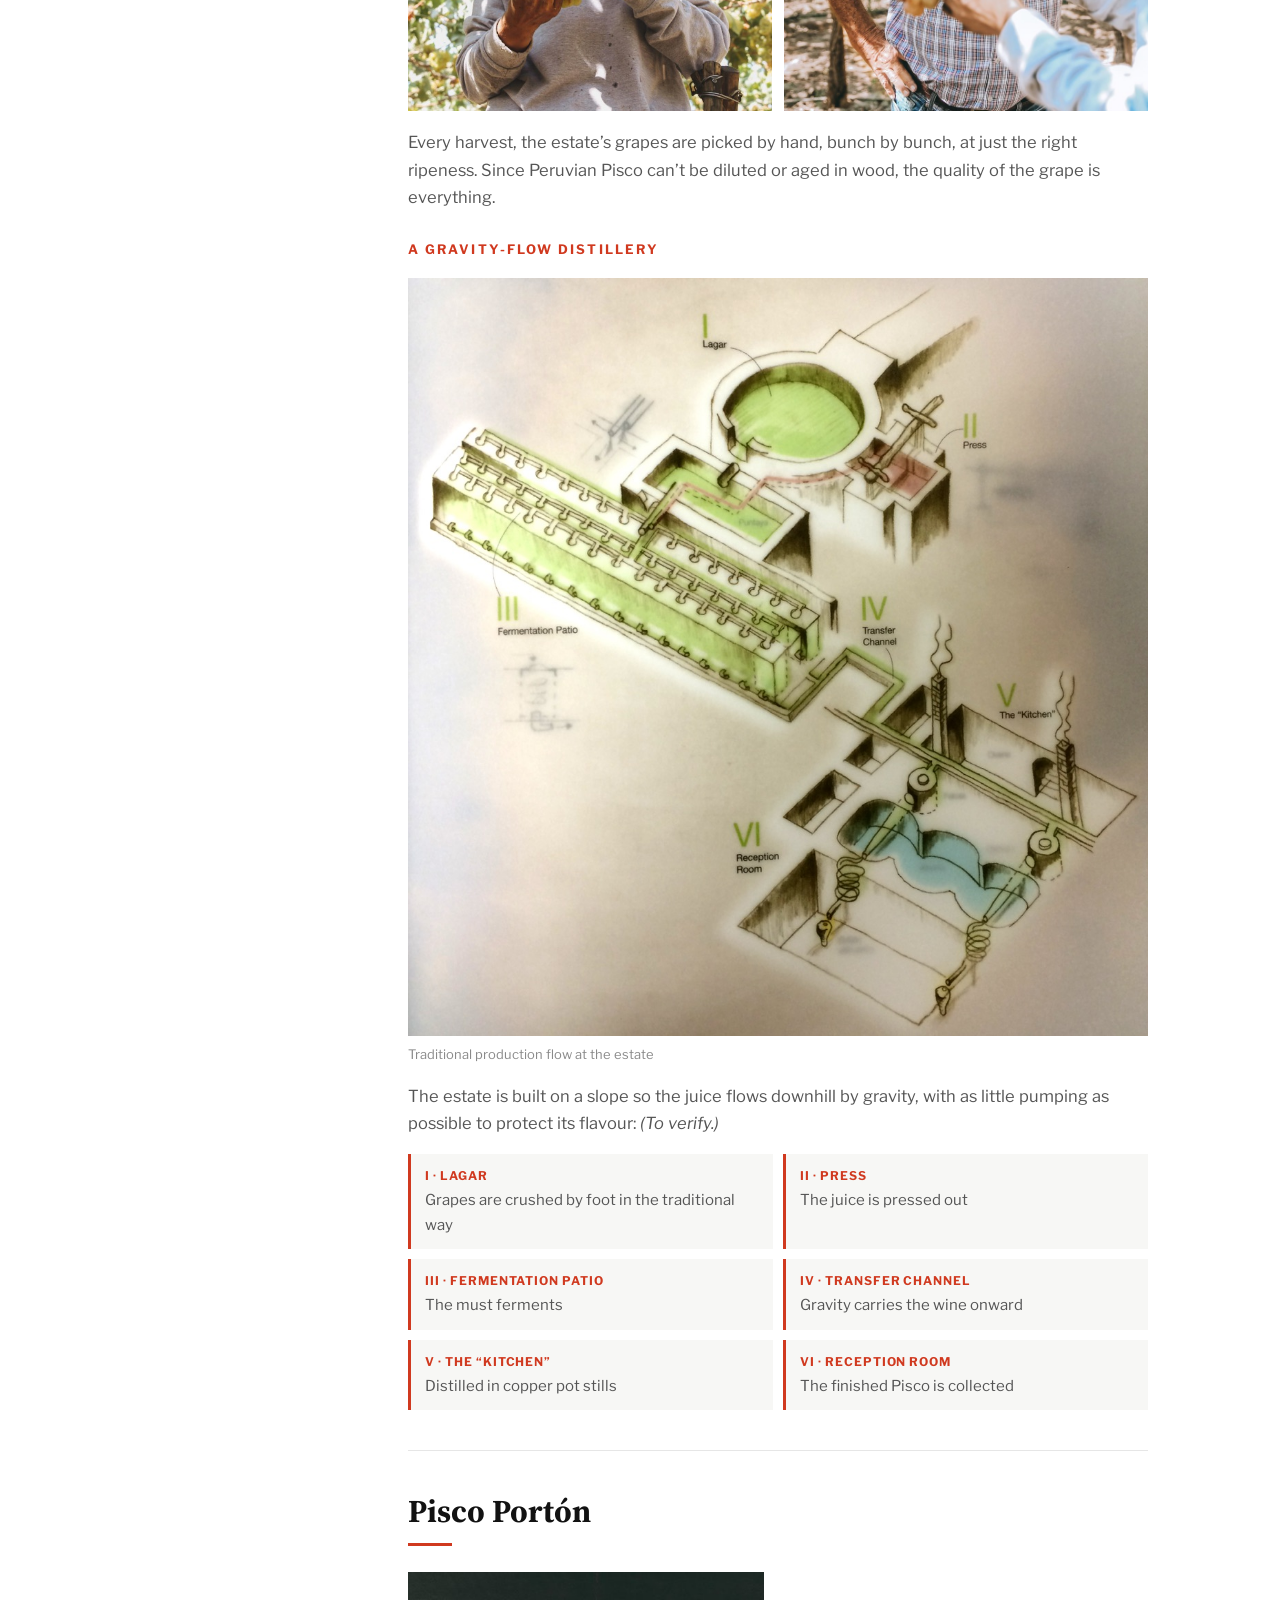
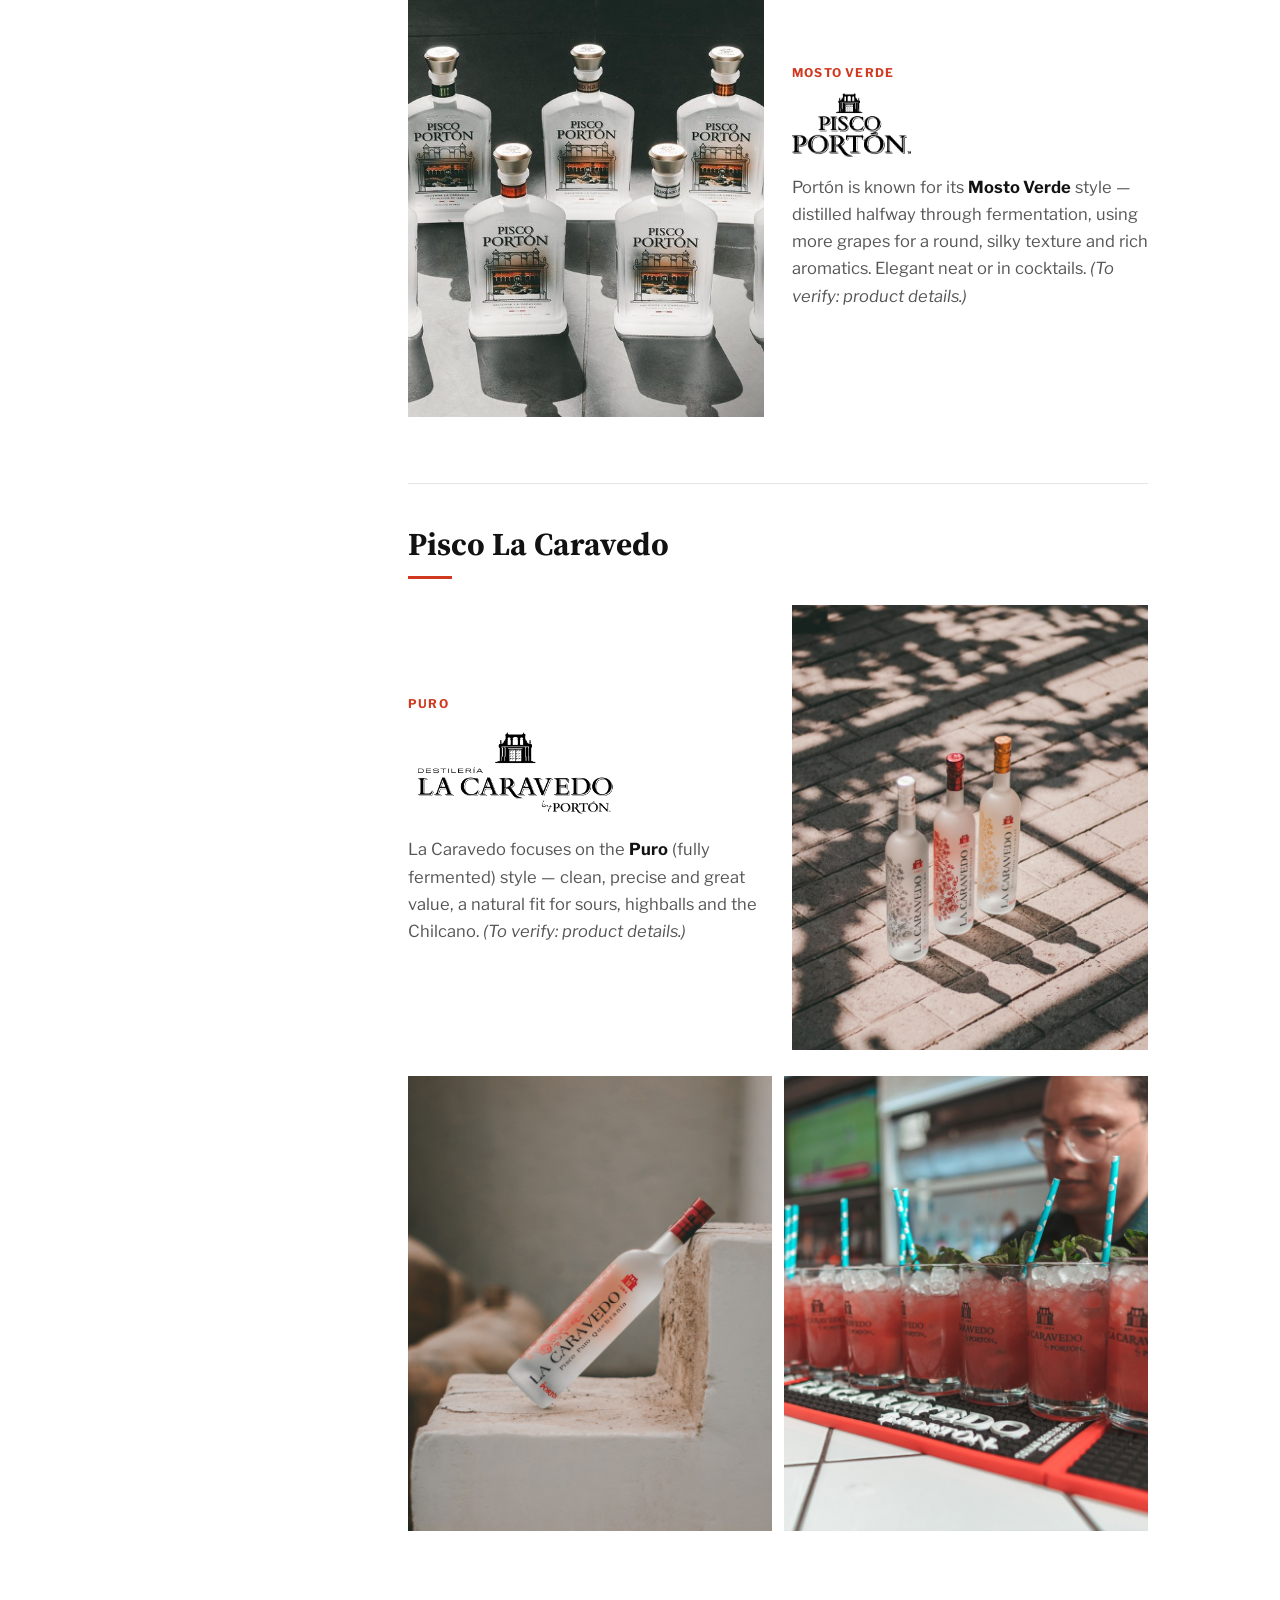
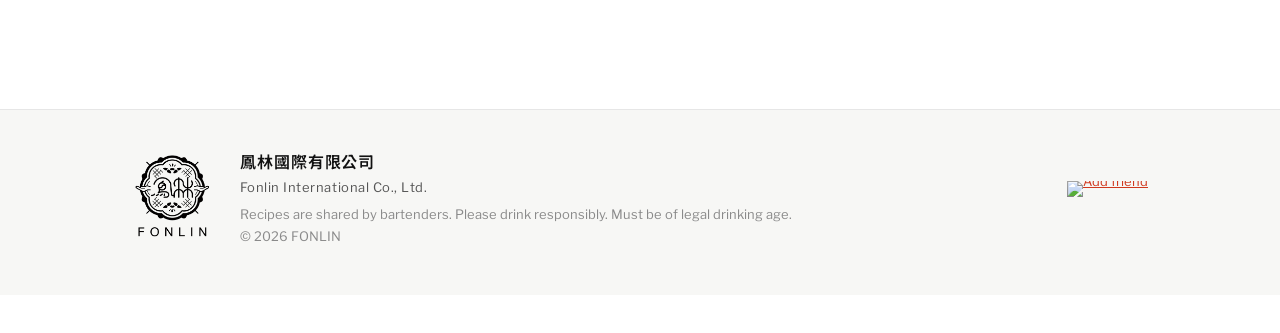
==== commit 1d78e4be: "La Caravedo Logo 改為白底黑字 Co-Authored-By: Claude Opus 5.5 <noreply@anthropic.com>" ====
--- a/brands.html
+++ b/brands.html
@@ -10,7 +10,7 @@
   <link rel="preconnect" href="https://fonts.googleapis.com">
   <link rel="preconnect" href="https://fonts.gstatic.com" crossorigin>
   <link href="https://fonts.googleapis.com/css2?family=Libre+Franklin:wght@400;500;600;700&family=Source+Serif+4:opsz,wght@8..60,600;8..60,700&family=Noto+Sans+TC:wght@300;400;500;700&display=swap" rel="stylesheet">
-  <link rel="stylesheet" href="assets/css/style.css?v=45">
+  <link rel="stylesheet" href="assets/css/style.css?v=46">
 </head>
 <body>
   <header class="site-header">
@@ -149,7 +149,7 @@
 
   <div class="alcohol-warning" role="note" data-i18n="warning">未滿十八歲禁止飲酒</div>
 
-  <script src="assets/js/common.js?v=45"></script>
+  <script src="assets/js/common.js?v=46"></script>
   <script>
     applyStaticI18n();
     setupLangToggle();
--- a/assets/css/style.css
+++ b/assets/css/style.css
@@ -756,7 +756,8 @@
 .brand-photo img { aspect-ratio: 4 / 5; object-fit: cover; }
 .brand-copy .kicker { display: block; margin-bottom: 10px; }
 .brand-logo { height: 64px; width: auto; margin-bottom: 14px; }
-.brand-logo-dark { height: 96px; border-radius: 4px; }
+/* La Caravedo Logo：原圖是黑底白字，反轉成白底黑字 */
+.brand-logo-dark { height: 96px; filter: invert(1) grayscale(1) brightness(1.18); mix-blend-mode: multiply; }
 .spec-photo-contain { object-fit: contain !important; background: #fff !important; }
 .spec-note { font-family: var(--font-caps); font-size: 12px; font-weight: 700; letter-spacing: .08em; color: var(--accent); margin: 0 0 6px; text-transform: uppercase; }
 @media (max-width: 640px) {
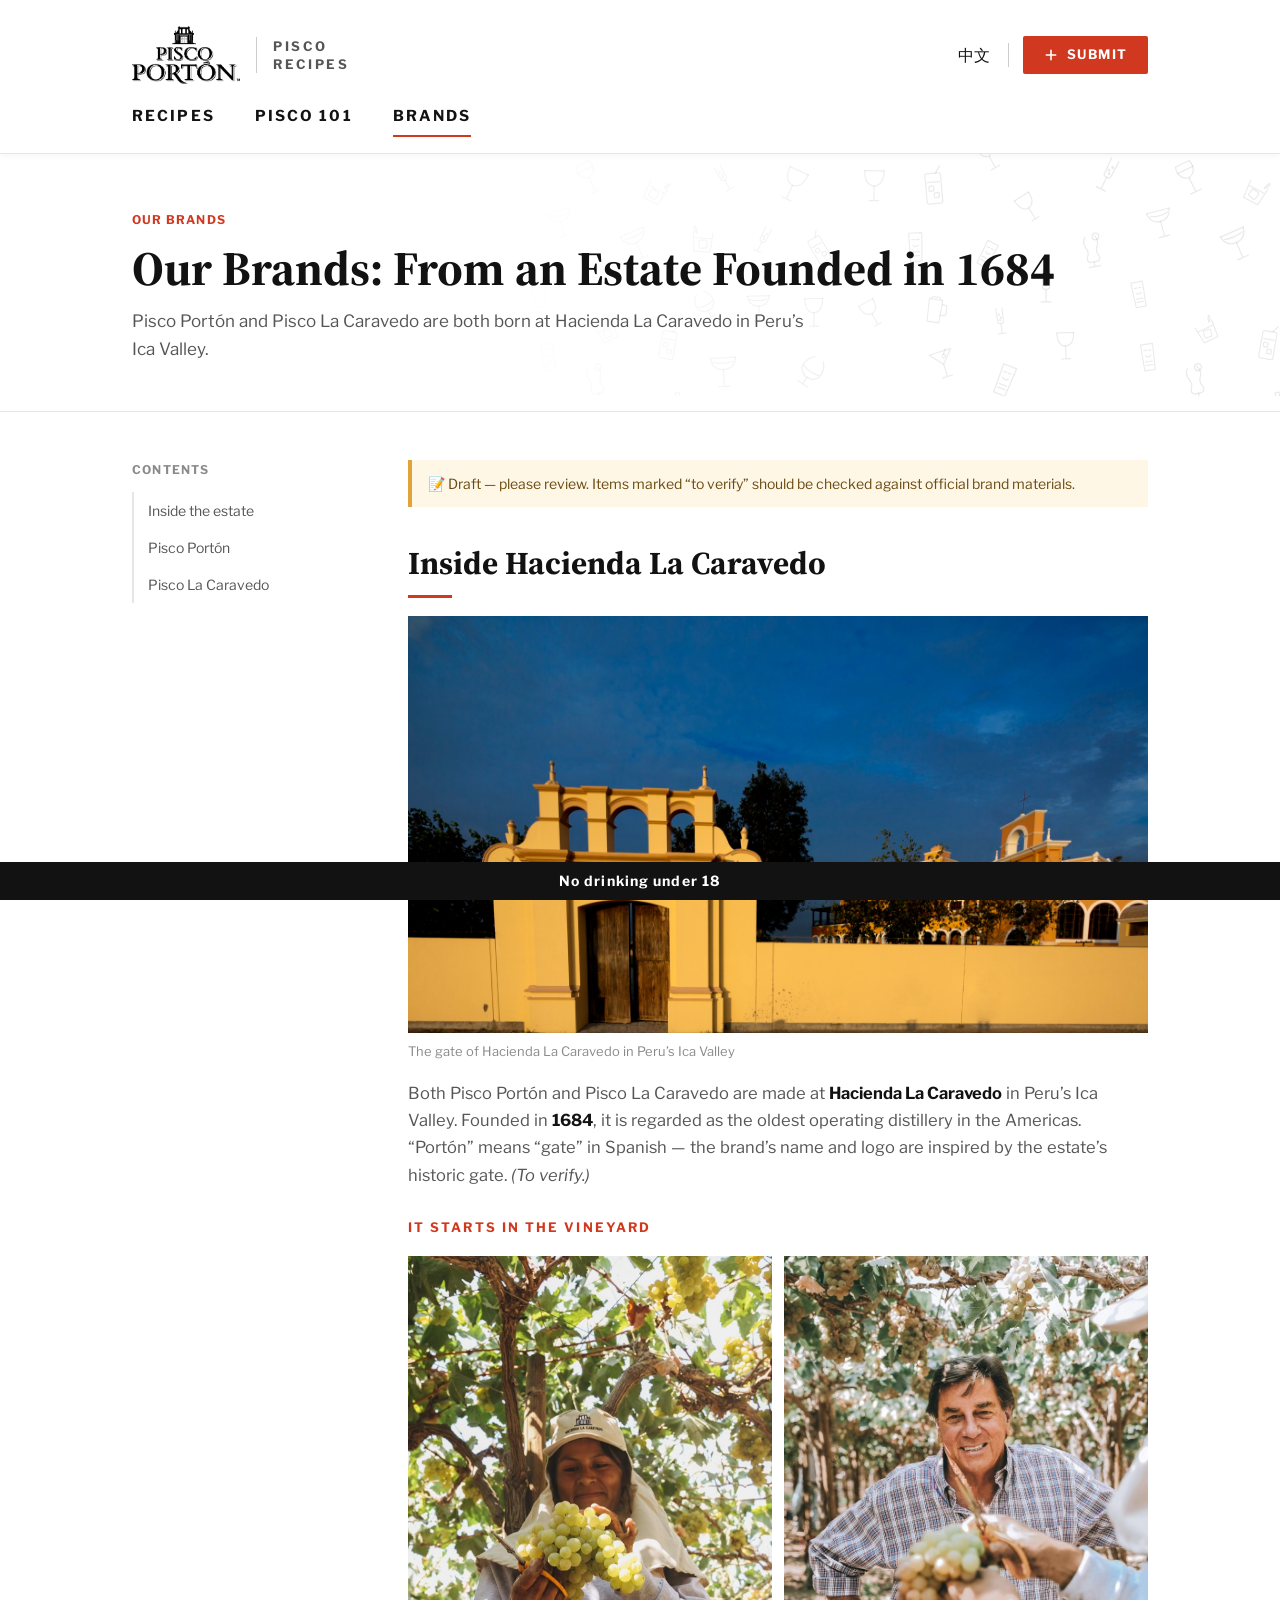
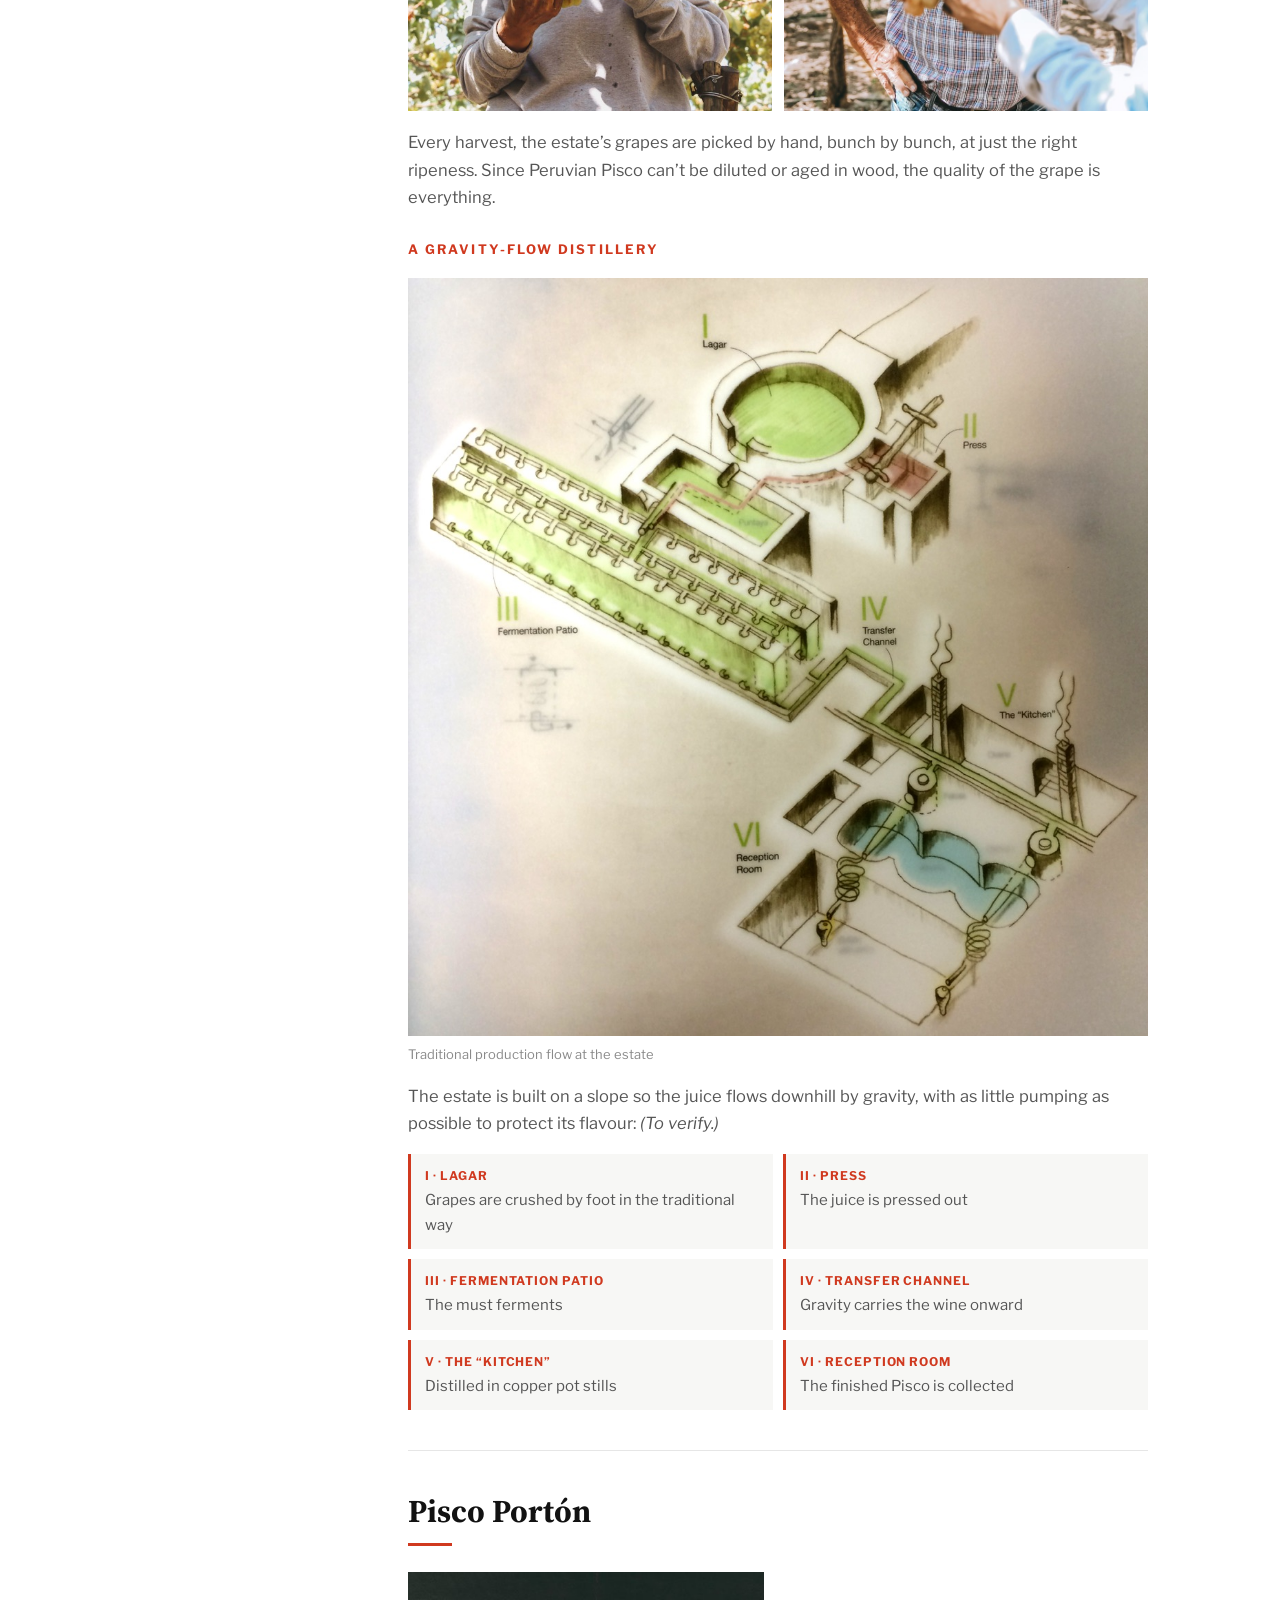
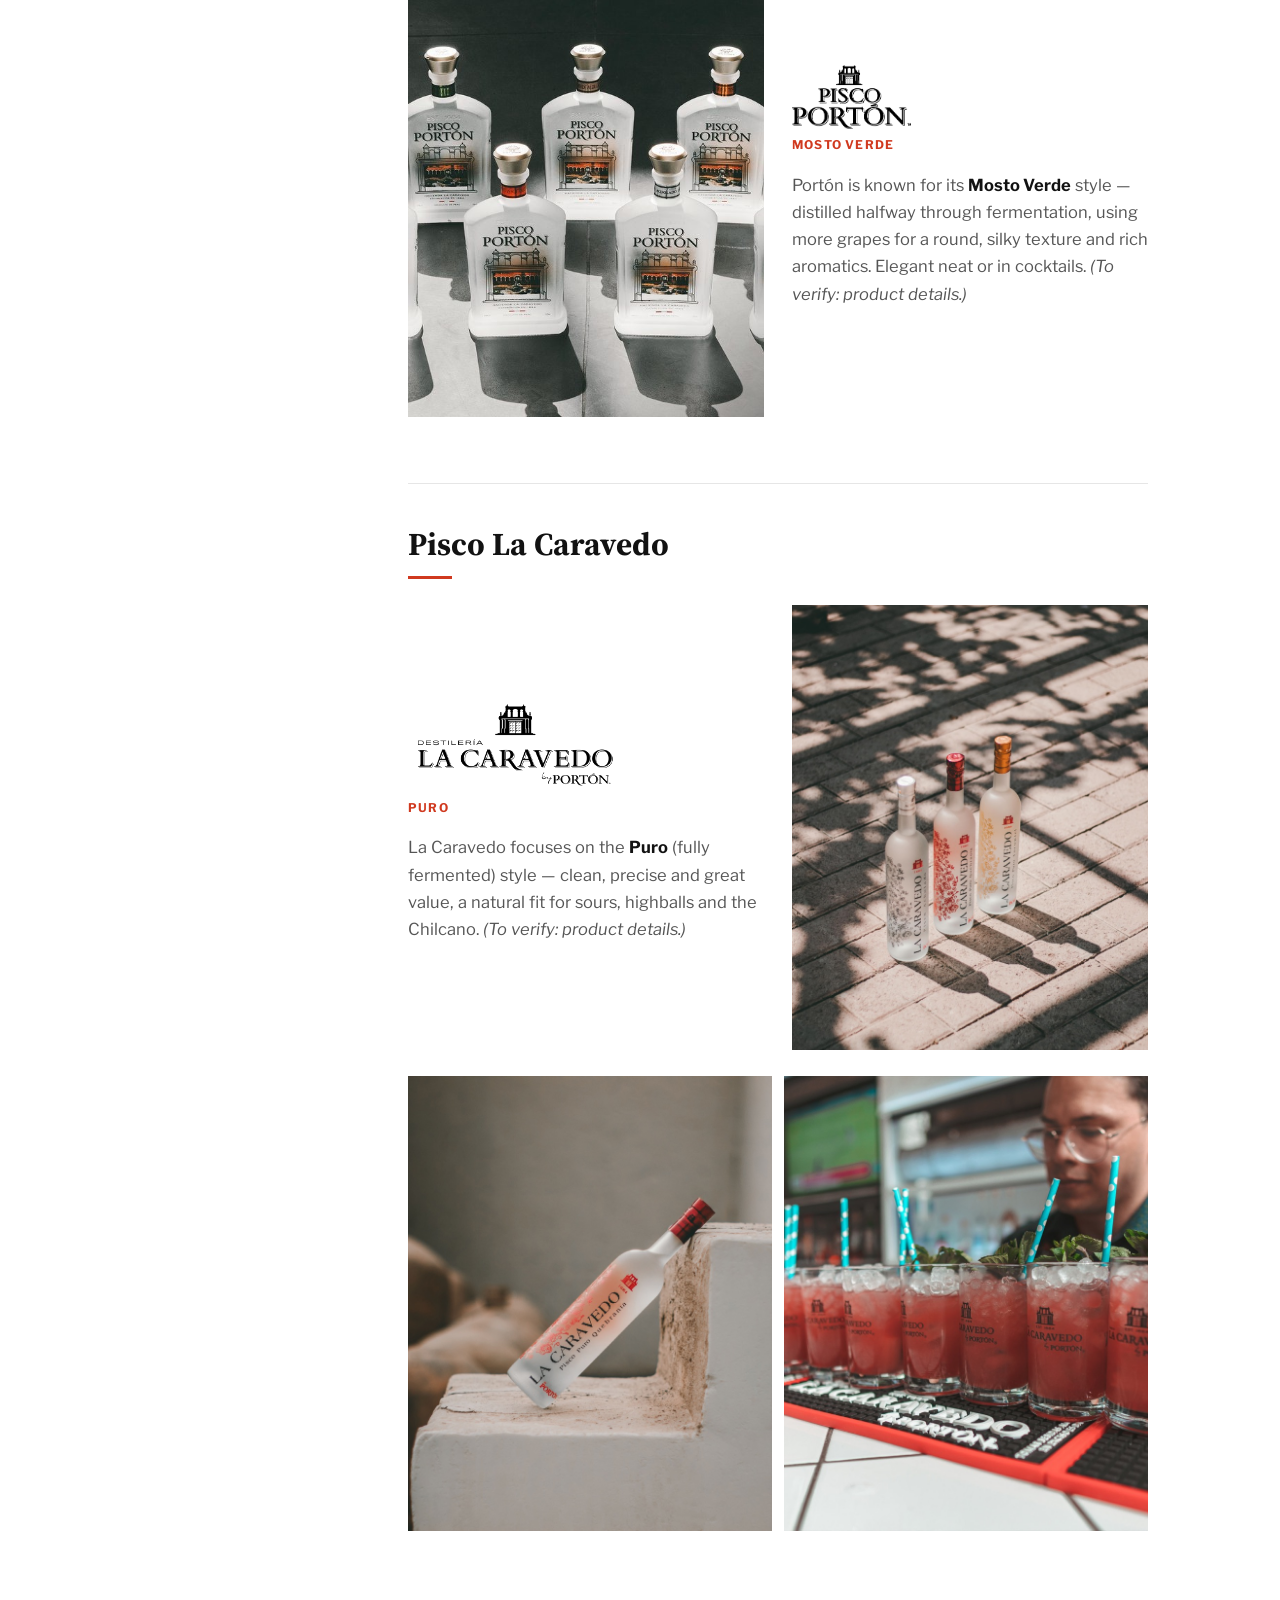
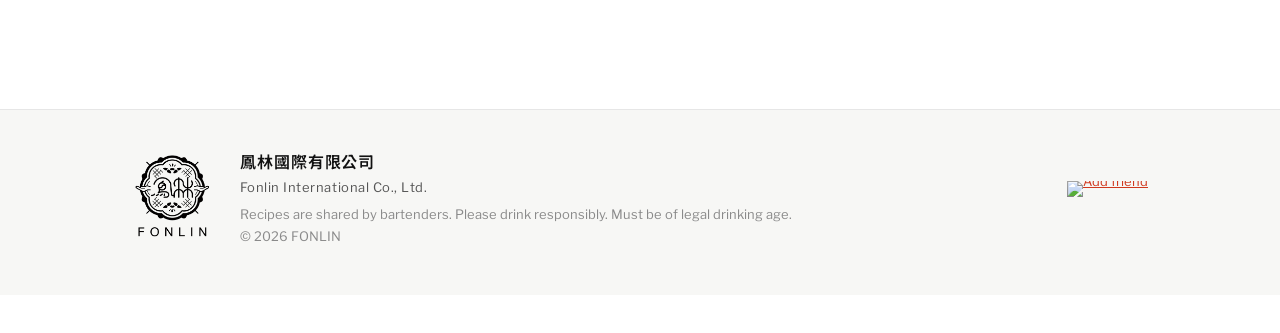
==== commit 4ac557d5: "品牌頁的 Mosto Verde、Puro 標籤移到各品牌 Logo 下方 Co-Authored-By: Claude Opus 5.5 <noreply@anthropic.com>" ====
--- a/brands.html
+++ b/brands.html
@@ -10,7 +10,7 @@
   <link rel="preconnect" href="https://fonts.googleapis.com">
   <link rel="preconnect" href="https://fonts.gstatic.com" crossorigin>
   <link href="https://fonts.googleapis.com/css2?family=Libre+Franklin:wght@400;500;600;700&family=Source+Serif+4:opsz,wght@8..60,600;8..60,700&family=Noto+Sans+TC:wght@300;400;500;700&display=swap" rel="stylesheet">
-  <link rel="stylesheet" href="assets/css/style.css?v=46">
+  <link rel="stylesheet" href="assets/css/style.css?v=47">
 </head>
 <body>
   <header class="site-header">
@@ -102,8 +102,8 @@
         <div class="brand-row">
           <figure class="figure brand-photo"><img src="assets/img/brand/porton-bottles.jpg" alt="Pisco Portón" loading="lazy"></figure>
           <div class="brand-copy">
+            <img class="brand-logo" src="assets/img/porton-logo.png" alt="Pisco Portón">
             <span class="kicker">Mosto Verde</span>
-            <img class="brand-logo" src="assets/img/porton-logo.png" alt="Pisco Portón">
             <p class="lang-zh">Portón 以 <strong>Mosto Verde（半發酵）</strong>風格聞名：葡萄汁發酵到一半就蒸餾，需要更多葡萄，換來圓潤絲滑的口感與豐富的花果香。不論純飲或調酒，都能展現 Pisco 細緻的一面。<em>（待確認：產品線與酒款說明）</em></p>
             <p class="lang-en">Portón is known for its <strong>Mosto Verde</strong> style — distilled halfway through fermentation, using more grapes for a round, silky texture and rich aromatics. Elegant neat or in cocktails. <em>(To verify: product details.)</em></p>
           </div>
@@ -115,8 +115,8 @@
         <div class="brand-row reverse">
           <figure class="figure brand-photo"><img src="assets/img/brand/caravedo-bottles.jpg" alt="Pisco La Caravedo" loading="lazy"></figure>
           <div class="brand-copy">
+            <img class="brand-logo brand-logo-dark" src="assets/img/brand/caravedo-logo.png" alt="Destilería La Caravedo by Portón">
             <span class="kicker">Puro</span>
-            <img class="brand-logo brand-logo-dark" src="assets/img/brand/caravedo-logo.png" alt="Destilería La Caravedo by Portón">
             <p class="lang-zh">La Caravedo 以 <strong>Puro（完全發酵）</strong>風格為主，風味乾淨俐落、性價比高，是吧台上調製酸酒、高球與 Chilcano 的好夥伴。<em>（待確認：產品線與酒款說明）</em></p>
             <p class="lang-en">La Caravedo focuses on the <strong>Puro</strong> (fully fermented) style — clean, precise and great value, a natural fit for sours, highballs and the Chilcano. <em>(To verify: product details.)</em></p>
           </div>
@@ -149,7 +149,7 @@
 
   <div class="alcohol-warning" role="note" data-i18n="warning">未滿十八歲禁止飲酒</div>
 
-  <script src="assets/js/common.js?v=46"></script>
+  <script src="assets/js/common.js?v=47"></script>
   <script>
     applyStaticI18n();
     setupLangToggle();
--- a/assets/css/style.css
+++ b/assets/css/style.css
@@ -754,8 +754,8 @@
 .brand-row.reverse .brand-photo { order: 2; }
 .brand-row .figure { margin: 0; }
 .brand-photo img { aspect-ratio: 4 / 5; object-fit: cover; }
-.brand-copy .kicker { display: block; margin-bottom: 10px; }
-.brand-logo { height: 64px; width: auto; margin-bottom: 14px; }
+.brand-copy .kicker { display: block; margin: -4px 0 12px; }
+.brand-logo { display: block; height: 64px; width: auto; margin-bottom: 10px; }
 /* La Caravedo Logo：原圖是黑底白字，反轉成白底黑字 */
 .brand-logo-dark { height: 96px; filter: invert(1) grayscale(1) brightness(1.18); mix-blend-mode: multiply; }
 .spec-photo-contain { object-fit: contain !important; background: #fff !important; }
